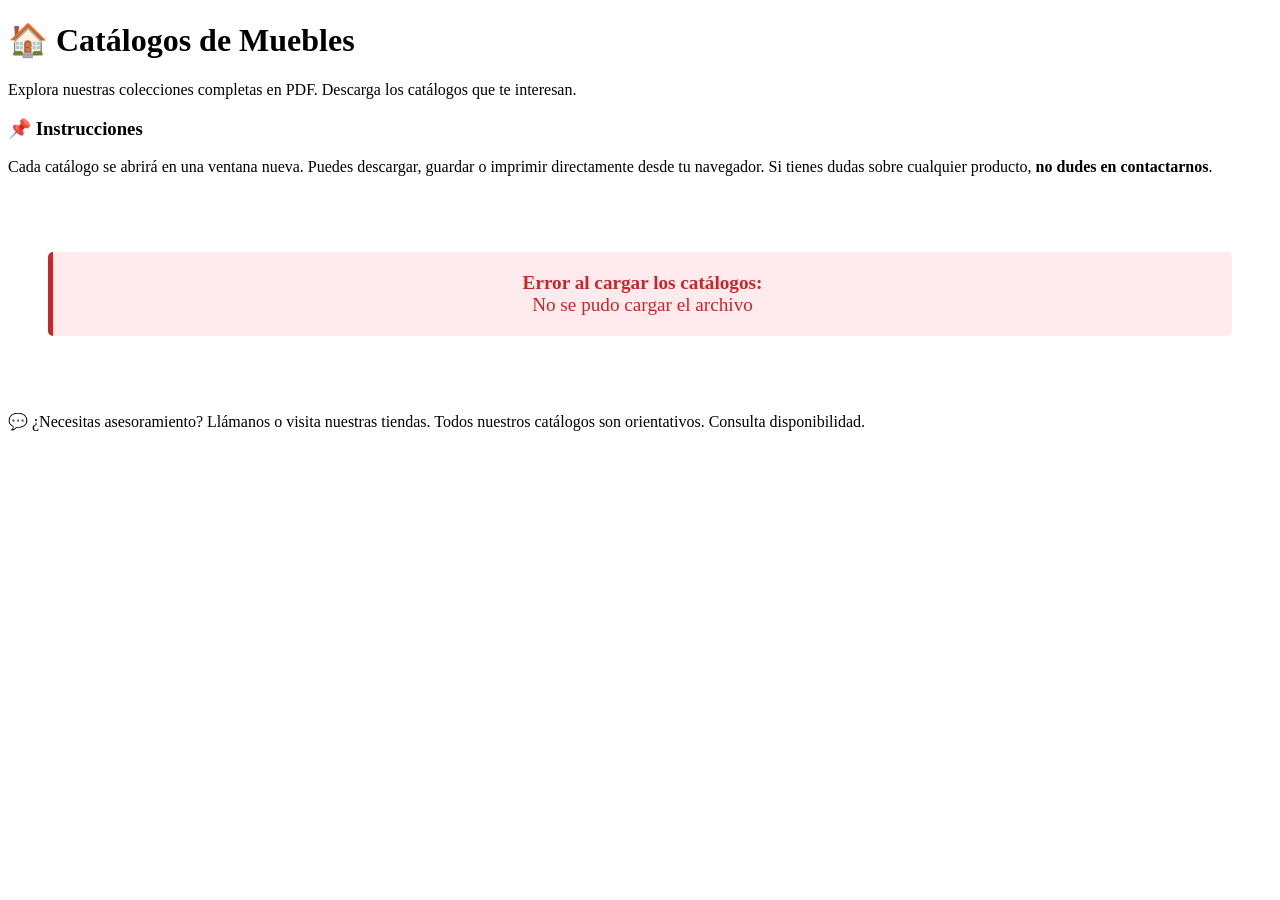
==== index.html @ 4c92110a "Add files via upload" ====
<!DOCTYPE html>
<html lang="es">
<head>
    <meta charset="UTF-8">
    <meta name="viewport" content="width=device-width, initial-scale=1.0">
    <title>Catálogos de Muebles - La Factoría</title>
    <link rel="stylesheet" href="css/styles.css">
    <style>
        .loading {
            text-align: center;
            padding: 40px 20px;
            font-size: 1.2em;
            color: #7A9A01;
        }

        .error {
            background: #ffebee;
            color: #c62828;
            padding: 20px;
            border-radius: 5px;
            margin: 20px;
            border-left: 5px solid #c62828;
        }
    </style>
</head>
<body>
    <div class="container">
        <div class="header">
            <h1>🏠 Catálogos de Muebles</h1>
            <p>Explora nuestras colecciones completas en PDF. Descarga los catálogos que te interesan.</p>
        </div>

        <div class="info-box">
            <h3>📌 Instrucciones</h3>
            <p>Cada catálogo se abrirá en una ventana nueva. Puedes descargar, guardar o imprimir directamente desde tu navegador. Si tienes dudas sobre cualquier producto, <strong>no dudes en contactarnos</strong>.</p>
        </div>

        <div id="content" class="loading">
            Cargando catálogos...
        </div>

        <div class="footer-note">
            <p>💬 ¿Necesitas asesoramiento? Llámanos o visita nuestras tiendas. Todos nuestros catálogos son orientativos. Consulta disponibilidad.</p>
        </div>
    </div>

    <script>
        async function cargarCatalogos() {
            try {
                const response = await fetch('data/catalogos.json');
                if (!response.ok) throw new Error('No se pudo cargar el archivo');
                
                const data = await response.json();
                const familias = data.familias;
                const catalogos = data.catalogos;

                let html = '';

                // Iterar por cada familia activa
                familias.forEach(familia => {
                    if (!familia.activo) return;

                    const catalogosFamilia = catalogos.filter(c => 
                        c.familiaId === familia.id && c.activo
                    );

                    if (catalogosFamilia.length === 0) return;

                    html += `
                        <div class="category-section">
                            <h2 class="category-title">${familia.emoji} ${familia.nombre}</h2>
                            <div class="catalogs-grid">
                    `;

                    catalogosFamilia.forEach(catalogo => {
                        const estiloImagen = catalogo.imagen 
                            ? `style="background-image: linear-gradient(rgba(0,0,0,0.2), rgba(0,0,0,0.2)), url('${catalogo.imagen}'); background-size: cover; background-position: center;"` 
                            : '';

                        const claseImagen = catalogo.imagen ? 'with-image' : '';

                        html += `
                            <div class="catalog-card">
                                <div class="catalog-thumbnail ${claseImagen}" ${estiloImagen}></div>
                                <div class="catalog-info">
                                    <div class="catalog-name">${catalogo.nombre}</div>
                                    <div class="catalog-desc">${catalogo.descripcion}</div>
                                    <div class="catalog-proveedor"><small>📦 ${catalogo.proveedor}</small></div>
                                    <a href="${catalogo.pdf}" target="_blank" class="download-btn">📥 Descargar PDF</a>
                                </div>
                            </div>
                        `;
                    });

                    html += `
                            </div>
                        </div>
                    `;
                });

                if (html === '') {
                    html = '<p class="error">No hay catálogos disponibles en este momento.</p>';
                }

                document.getElementById('content').innerHTML = html;

            } catch (error) {
                console.error('Error:', error);
                document.getElementById('content').innerHTML = `
                    <div class="error">
                        <strong>Error al cargar los catálogos:</strong><br>
                        ${error.message}
                    </div>
                `;
            }
        }

        // Cargar catálogos cuando cargue la página
        document.addEventListener('DOMContentLoaded', cargarCatalogos);
    </script>
</body>
</html>
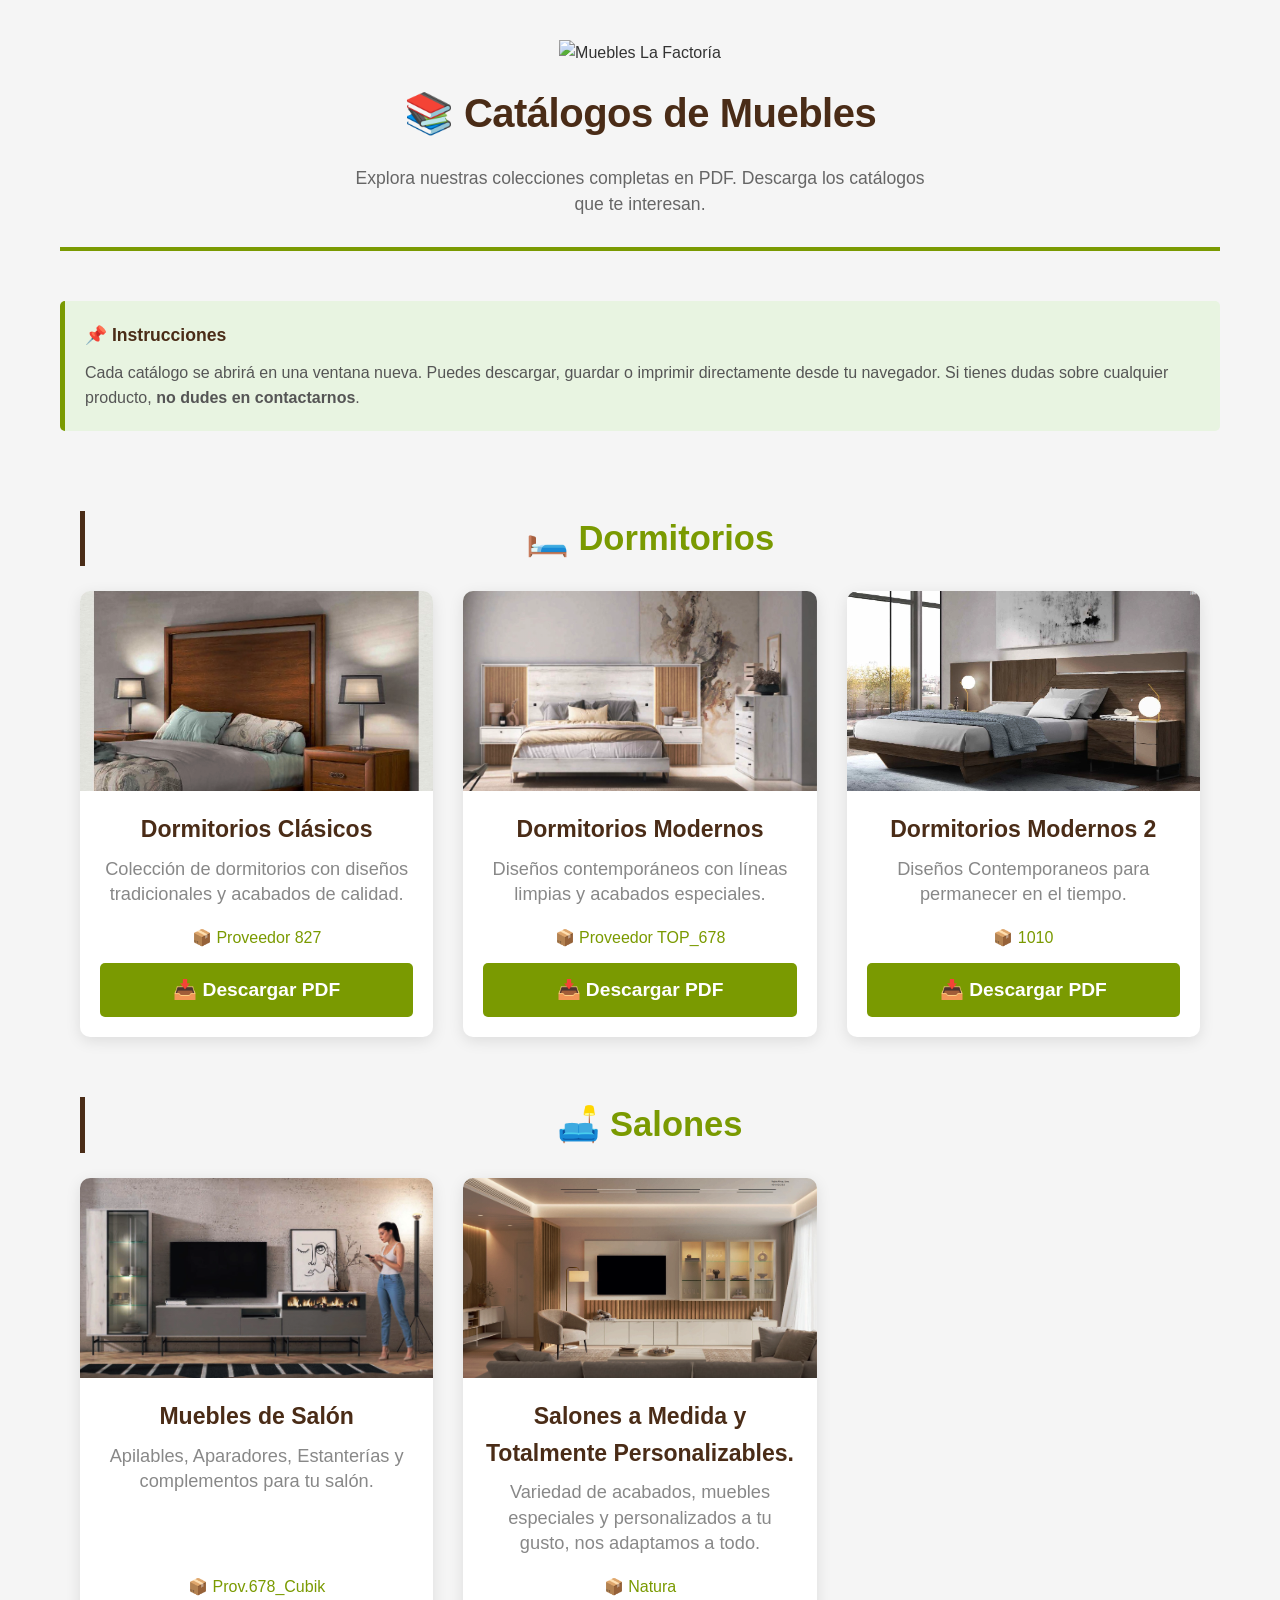
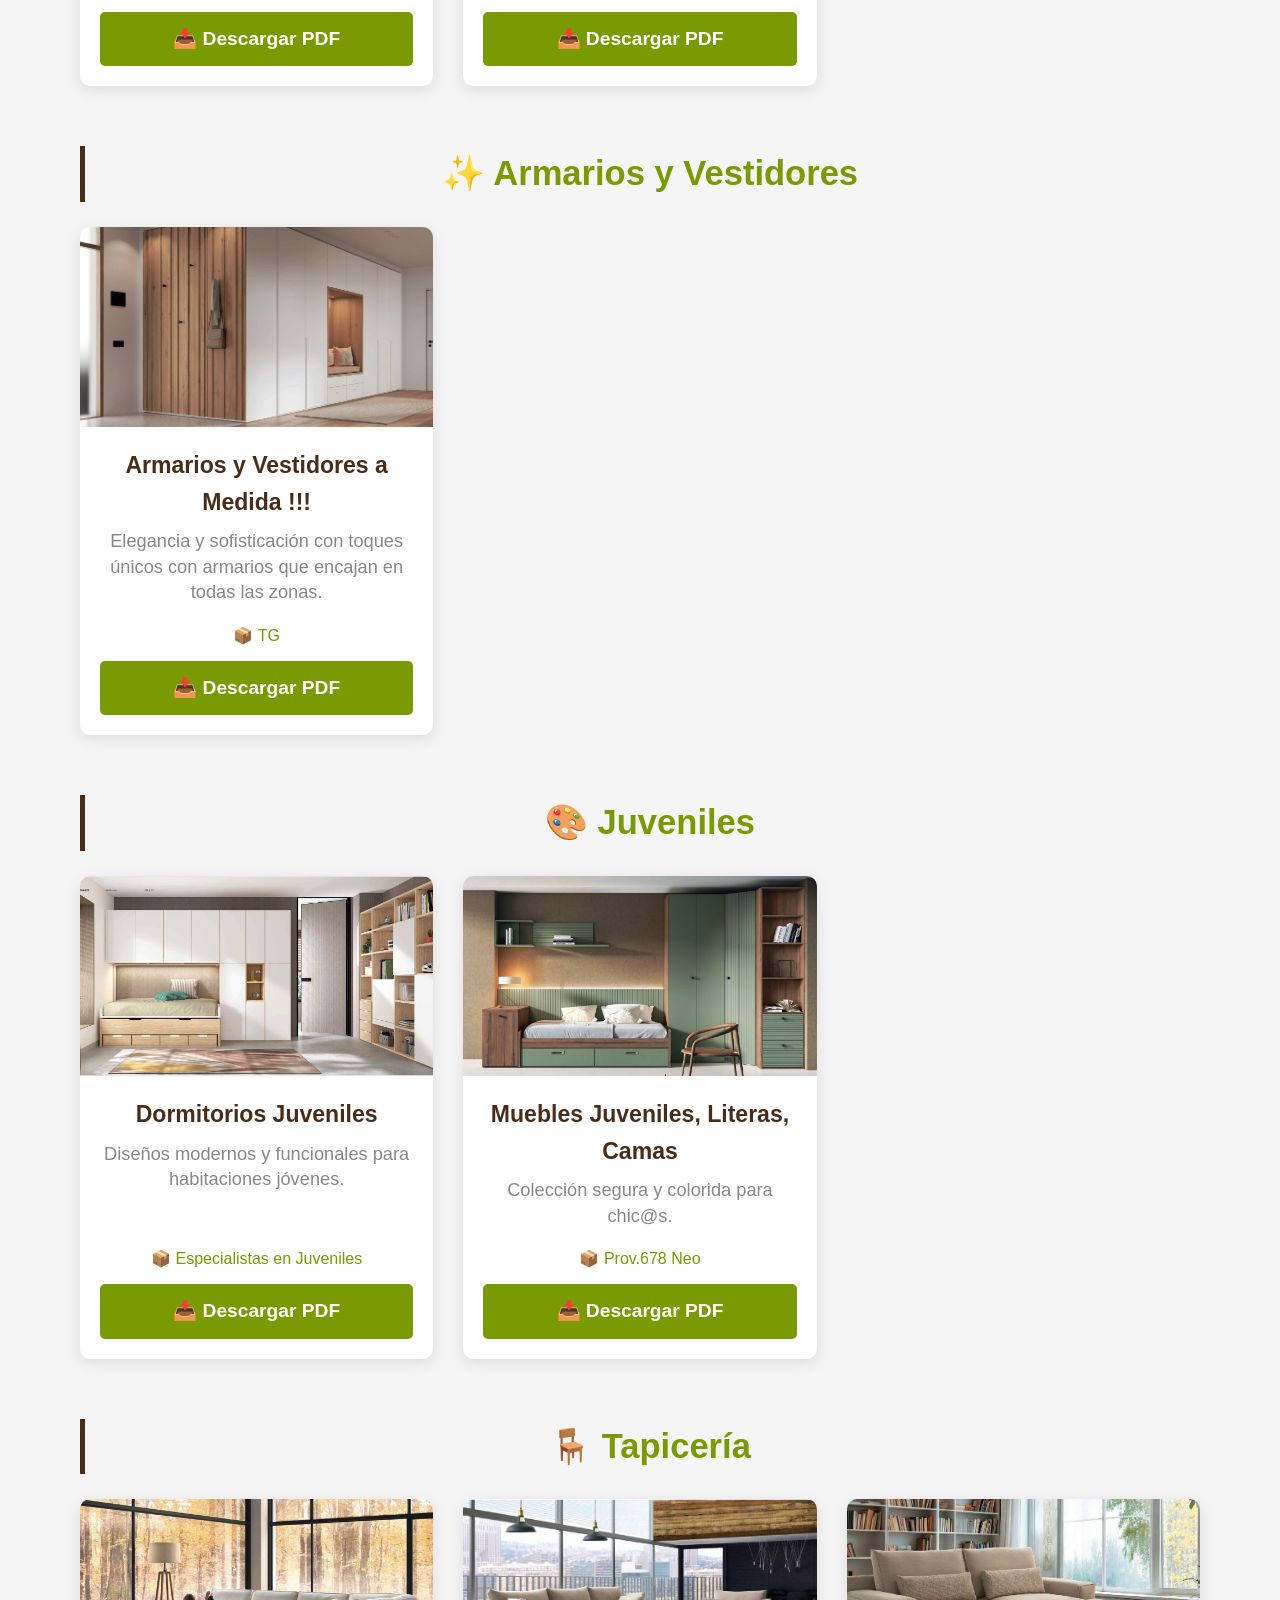
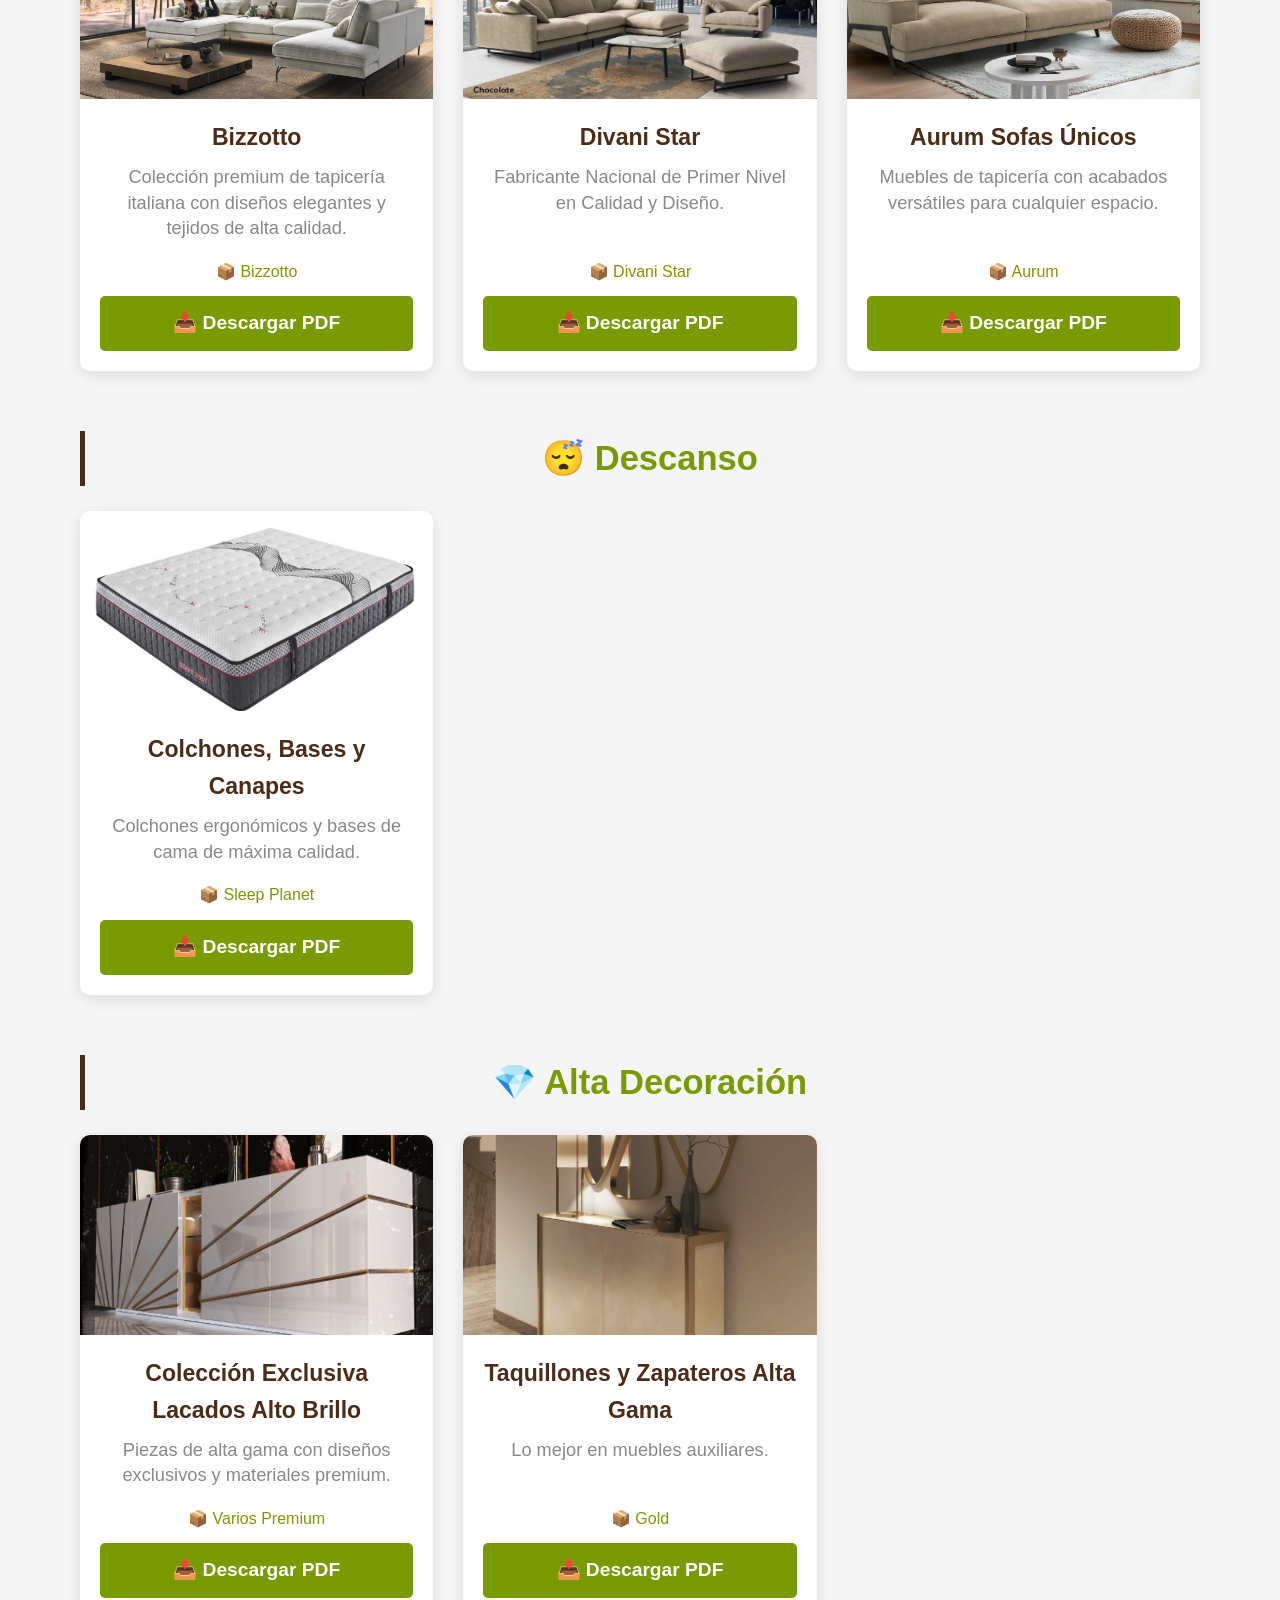
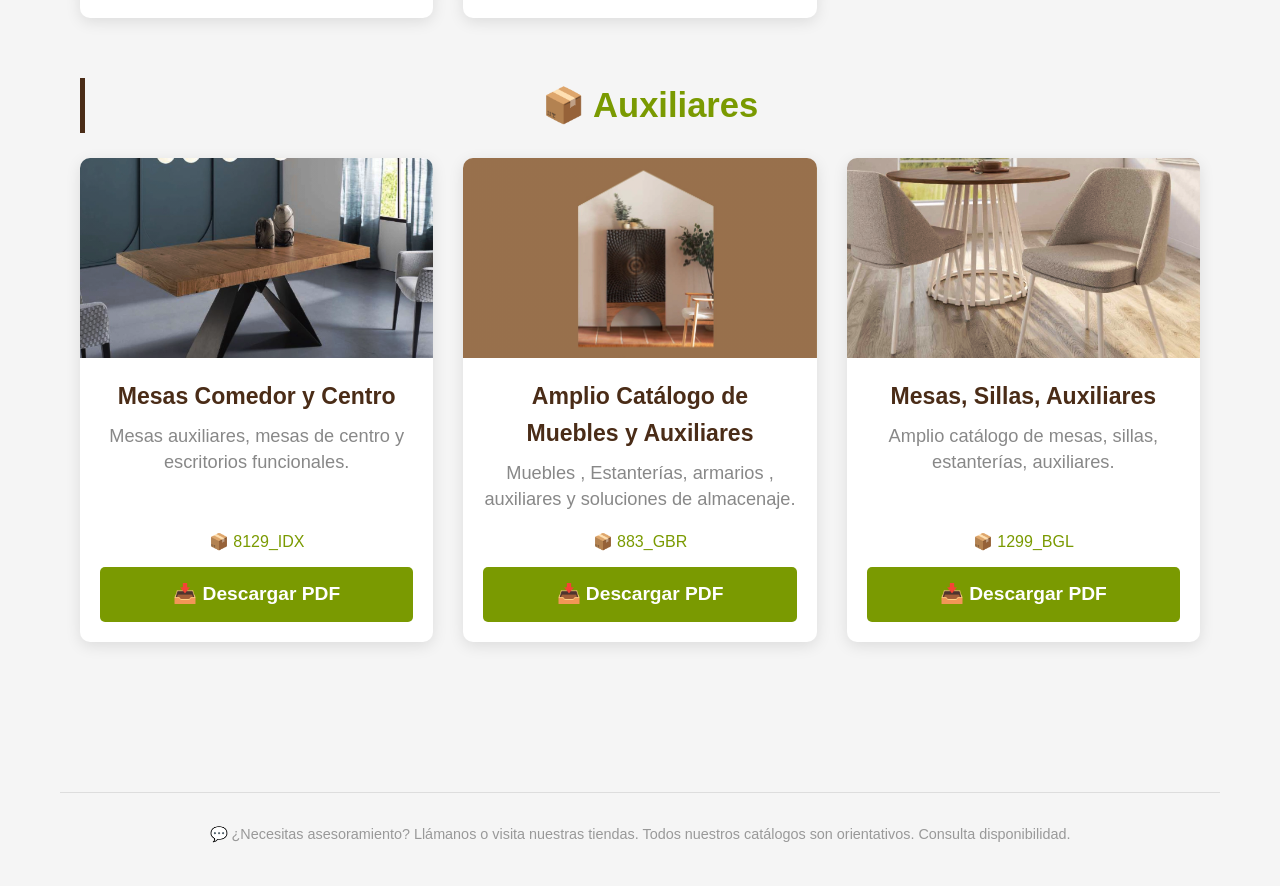
==== commit 8e76373d: "Add files via upload" ====
--- a/index.html
+++ b/index.html
@@ -26,7 +26,10 @@
 <body>
     <div class="container">
         <div class="header">
-            <h1>🏠 Catálogos de Muebles</h1>
+            <div style="text-align: center; margin-bottom: 20px;">
+                <img src="images/logo.png" alt="Muebles La Factoría" style="max-width: 280px; height: auto; margin-bottom: 15px;">
+                <h1 style="margin-top: 0;">📚 Catálogos de Muebles</h1>
+            </div>
             <p>Explora nuestras colecciones completas en PDF. Descarga los catálogos que te interesan.</p>
         </div>
 
--- a/css/styles.css
+++ b/css/styles.css
@@ -0,0 +1,371 @@
+/* ============================================
+   ESTILOS GLOBALES - La Factoría
+   ============================================ */
+
+* {
+    margin: 0;
+    padding: 0;
+    box-sizing: border-box;
+}
+
+html {
+    scroll-behavior: smooth;
+}
+
+body {
+    font-family: 'Segoe UI', Tahoma, Geneva, Verdana, sans-serif;
+    background: #f5f5f5;
+    color: #333;
+    line-height: 1.6;
+}
+
+/* ============================================
+   COLORES CORPORATIVOS LA FACTORÍA
+   ============================================ */
+
+:root {
+    --color-primary: #7A9A01;      /* Verde Oliva - Pantone 384C */
+    --color-secondary: #4A2C17;    /* Marrón oscuro - Pantone 476C */
+    --color-accent: #C8BA8B;       /* Beige - Pantone 614C */
+    --color-light: #f5f5f5;
+    --color-dark: #333;
+    --color-border: #ddd;
+    --color-error: #c62828;
+    --color-success: #4CAF50;
+}
+
+/* ============================================
+   CONTENEDOR PRINCIPAL
+   ============================================ */
+
+.container {
+    max-width: 1200px;
+    margin: 0 auto;
+    padding: 40px 20px;
+}
+
+/* ============================================
+   HEADER
+   ============================================ */
+
+.header {
+    text-align: center;
+    margin-bottom: 50px;
+    border-bottom: 4px solid var(--color-primary);
+    padding-bottom: 30px;
+}
+
+.header h1 {
+    color: var(--color-secondary);
+    font-size: 2.5em;
+    margin-bottom: 10px;
+    font-weight: 700;
+    letter-spacing: -0.5px;
+}
+
+.header p {
+    color: #666;
+    font-size: 1.1em;
+    max-width: 600px;
+    margin: 0 auto;
+    line-height: 1.5;
+}
+
+/* ============================================
+   INFO BOX
+   ============================================ */
+
+.info-box {
+    background: #E8F4E1;
+    border-left: 5px solid var(--color-primary);
+    padding: 20px;
+    margin-bottom: 40px;
+    border-radius: 5px;
+    color: #555;
+}
+
+.info-box h3 {
+    color: var(--color-secondary);
+    margin-bottom: 10px;
+    font-size: 1.1em;
+}
+
+.info-box p {
+    line-height: 1.6;
+}
+
+/* ============================================
+   CATEGORÍAS Y SECCIONES
+   ============================================ */
+
+.category-section {
+    margin-bottom: 60px;
+}
+
+.category-title {
+    color: var(--color-primary);
+    font-size: 1.8em;
+    font-weight: 600;
+    margin-bottom: 25px;
+    padding-left: 15px;
+    border-left: 5px solid var(--color-secondary);
+}
+
+/* ============================================
+   GRID DE CATÁLOGOS
+   ============================================ */
+
+.catalogs-grid {
+    display: grid;
+    grid-template-columns: repeat(auto-fill, minmax(280px, 1fr));
+    gap: 30px;
+    margin-bottom: 40px;
+}
+
+/* ============================================
+   TARJETA DE CATÁLOGO
+   ============================================ */
+
+.catalog-card {
+    background: white;
+    border-radius: 10px;
+    overflow: hidden;
+    box-shadow: 0 4px 15px rgba(0, 0, 0, 0.1);
+    transition: transform 0.3s ease, box-shadow 0.3s ease;
+    cursor: pointer;
+    display: flex;
+    flex-direction: column;
+    height: 100%;
+}
+
+.catalog-card:hover {
+    transform: translateY(-8px);
+    box-shadow: 0 8px 25px rgba(122, 154, 1, 0.2);
+}
+
+.catalog-thumbnail {
+    width: 100%;
+    height: 200px;
+    background: linear-gradient(135deg, var(--color-accent) 0%, var(--color-primary) 100%);
+    display: flex;
+    align-items: center;
+    justify-content: center;
+    font-size: 3em;
+    color: white;
+    position: relative;
+    overflow: hidden;
+    background-size: cover !important;
+    background-position: center !important;
+    background-repeat: no-repeat !important;
+}
+
+.catalog-thumbnail::before {
+    content: '📄';
+    animation: float 3s ease-in-out infinite;
+    z-index: 1;
+}
+
+.catalog-thumbnail.with-image {
+    background-blend-mode: overlay;
+}
+
+.catalog-thumbnail.with-image::before {
+    display: none;
+}
+
+@keyframes float {
+    0%, 100% { transform: translateY(0px); }
+    50% { transform: translateY(-10px); }
+}
+
+.catalog-info {
+    padding: 20px;
+    flex-grow: 1;
+    display: flex;
+    flex-direction: column;
+}
+
+.catalog-name {
+    color: var(--color-secondary);
+    font-size: 1.2em;
+    font-weight: 600;
+    margin-bottom: 8px;
+}
+
+.catalog-desc {
+    color: #888;
+    font-size: 0.95em;
+    margin-bottom: 15px;
+    line-height: 1.4;
+    flex-grow: 1;
+}
+
+.catalog-proveedor {
+    color: var(--color-primary);
+    margin-bottom: 10px;
+    font-weight: 500;
+}
+
+/* ============================================
+   BOTONES
+   ============================================ */
+
+.download-btn {
+    display: inline-block;
+    background: var(--color-primary);
+    color: white;
+    padding: 12px 25px;
+    border-radius: 5px;
+    text-decoration: none;
+    font-weight: 600;
+    transition: background 0.3s ease;
+    border: none;
+    cursor: pointer;
+    width: 100%;
+    text-align: center;
+    font-size: 1em;
+}
+
+.download-btn:hover {
+    background: var(--color-secondary);
+    text-decoration: none;
+    color: white;
+}
+
+.download-btn-small {
+    padding: 8px 15px;
+    font-size: 0.9em;
+    width: auto;
+    display: inline-block;
+}
+
+/* ============================================
+   FOOTER
+   ============================================ */
+
+.footer-note {
+    text-align: center;
+    color: #999;
+    font-size: 0.9em;
+    margin-top: 50px;
+    padding-top: 30px;
+    border-top: 1px solid var(--color-border);
+}
+
+/* ============================================
+   RESPONSIVE DESIGN
+   ============================================ */
+
+@media (max-width: 768px) {
+    .header h1 {
+        font-size: 1.8em;
+    }
+
+    .header p {
+        font-size: 1em;
+    }
+
+    .catalogs-grid {
+        grid-template-columns: repeat(auto-fill, minmax(250px, 1fr));
+        gap: 20px;
+    }
+
+    .category-title {
+        font-size: 1.4em;
+    }
+
+    .container {
+        padding: 20px 15px;
+    }
+
+    .header {
+        margin-bottom: 30px;
+        padding-bottom: 20px;
+    }
+
+    .category-section {
+        margin-bottom: 40px;
+    }
+}
+
+@media (max-width: 480px) {
+    .header h1 {
+        font-size: 1.4em;
+    }
+
+    .catalogs-grid {
+        grid-template-columns: 1fr;
+        gap: 15px;
+    }
+
+    .category-title {
+        font-size: 1.2em;
+        padding-left: 10px;
+    }
+
+    .catalog-card {
+        margin-bottom: 10px;
+    }
+
+    .download-btn {
+        padding: 10px 20px;
+        font-size: 0.95em;
+    }
+}
+
+/* ============================================
+   UTILIDADES
+   ============================================ */
+
+.text-center {
+    text-align: center;
+}
+
+.mt-20 {
+    margin-top: 20px;
+}
+
+.mb-20 {
+    margin-bottom: 20px;
+}
+
+.hidden {
+    display: none !important;
+}
+
+/* ============================================
+   SCROLLBAR PERSONALIZADO
+   ============================================ */
+
+::-webkit-scrollbar {
+    width: 10px;
+}
+
+::-webkit-scrollbar-track {
+    background: #f1f1f1;
+}
+
+::-webkit-scrollbar-thumb {
+    background: var(--color-primary);
+    border-radius: 5px;
+}
+
+::-webkit-scrollbar-thumb:hover {
+    background: var(--color-secondary);
+}
+
+/* ============================================
+   PRINT STYLES
+   ============================================ */
+
+@media print {
+    .header,
+    .download-btn,
+    .footer-note {
+        display: none;
+    }
+
+    .catalog-card {
+        page-break-inside: avoid;
+    }
+}
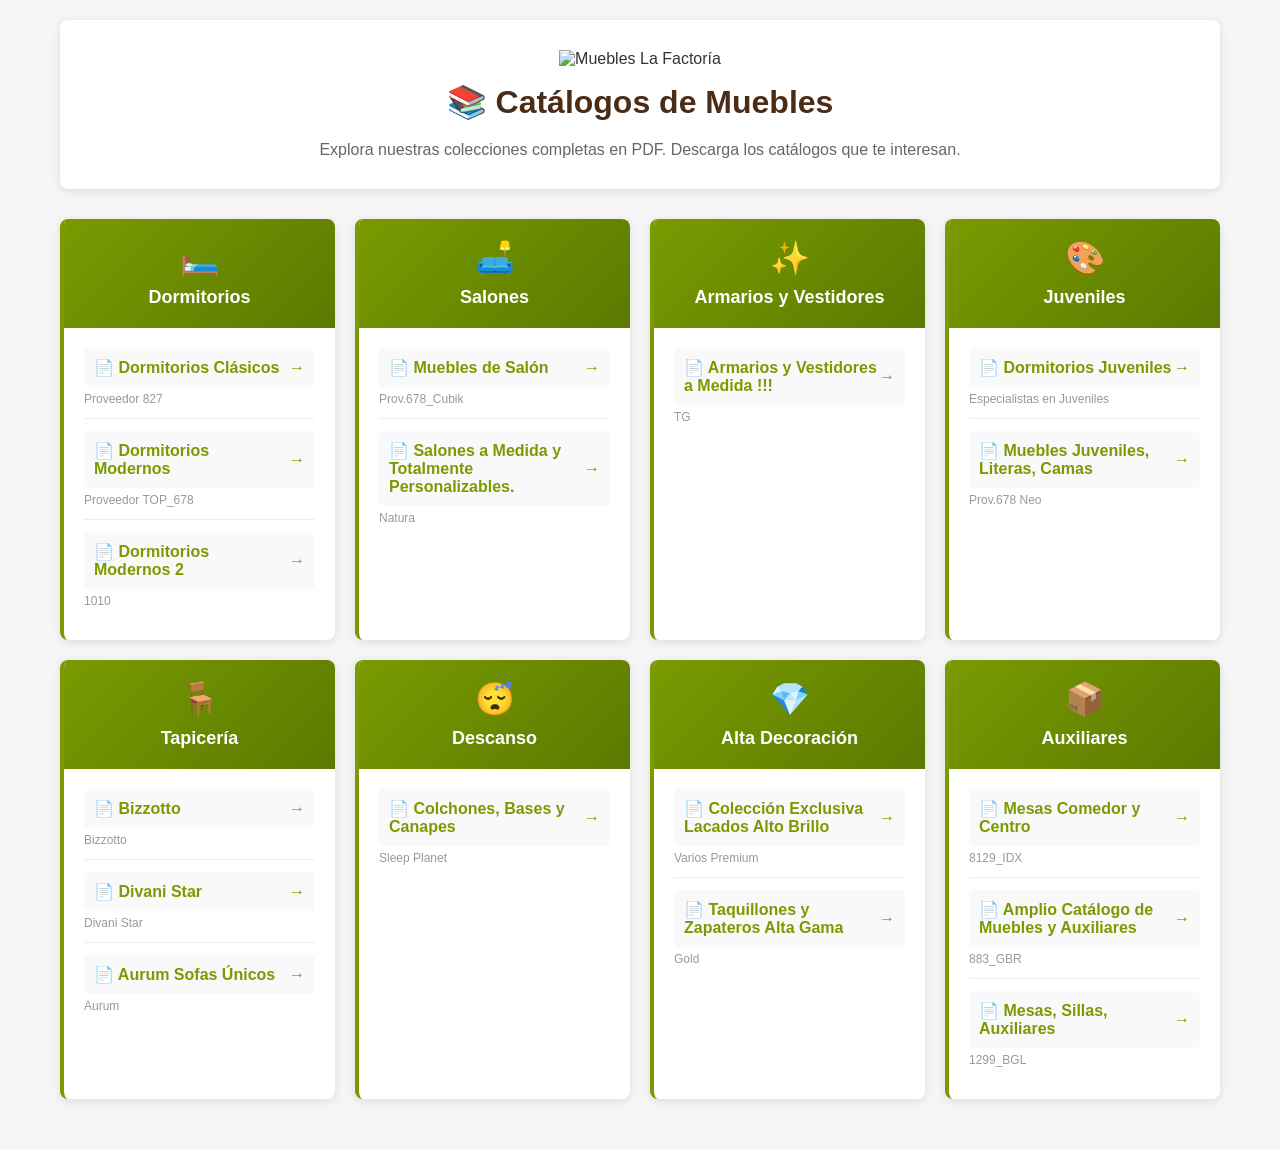
==== commit c4795cfd: "Add files via upload" ====
--- a/index.html
+++ b/index.html
@@ -3,123 +3,323 @@
 <head>
     <meta charset="UTF-8">
     <meta name="viewport" content="width=device-width, initial-scale=1.0">
-    <title>Catálogos de Muebles - La Factoría</title>
-    <link rel="stylesheet" href="css/styles.css">
+    <title>Catálogos de Muebles La Factoría</title>
     <style>
-        .loading {
+        * {
+            margin: 0;
+            padding: 0;
+            box-sizing: border-box;
+        }
+
+        body {
+            font-family: 'Segoe UI', Tahoma, Geneva, Verdana, sans-serif;
+            background: #f5f5f5;
+            color: #333;
+        }
+
+        /* BLOQUEO GEO */
+        .geo-blocker {
+            position: fixed;
+            top: 0;
+            left: 0;
+            width: 100%;
+            height: 100%;
+            background: linear-gradient(135deg, #4A2C17 0%, #2a1810 100%);
+            display: flex;
+            align-items: center;
+            justify-content: center;
+            z-index: 9999;
+            font-family: Arial, sans-serif;
+        }
+        
+        .geo-blocker-content {
+            background: white;
+            padding: 50px 40px;
+            border-radius: 12px;
             text-align: center;
-            padding: 40px 20px;
-            font-size: 1.2em;
+            max-width: 550px;
+            box-shadow: 0 15px 50px rgba(0,0,0,0.4);
+        }
+        
+        .geo-blocker-icon {
+            font-size: 80px;
+            margin-bottom: 25px;
+        }
+        
+        .geo-blocker-content h1 {
+            color: #4A2C17;
+            margin-bottom: 15px;
+            font-size: 28px;
+            font-weight: 700;
+        }
+        
+        .geo-blocker-content .country {
             color: #7A9A01;
-        }
-
-        .error {
-            background: #ffebee;
-            color: #c62828;
+            font-weight: 600;
+            font-size: 16px;
+            margin: 10px 0;
+        }
+        
+        .geo-blocker-content p {
+            color: #666;
+            line-height: 1.7;
+            margin: 15px 0;
+            font-size: 15px;
+        }
+        
+        .geo-blocker-content .contact {
+            margin-top: 25px;
+            padding-top: 25px;
+            border-top: 2px solid #ddd;
+        }
+        
+        .geo-blocker-content .contact a {
+            color: #7A9A01;
+            text-decoration: none;
+            font-weight: 600;
+        }
+
+        .hidden {
+            display: none;
+        }
+
+        .container {
+            max-width: 1200px;
+            margin: 0 auto;
             padding: 20px;
+        }
+
+        .header {
+            background: white;
+            padding: 30px;
+            border-radius: 8px;
+            margin-bottom: 30px;
+            box-shadow: 0 2px 8px rgba(0,0,0,0.1);
+            text-align: center;
+        }
+
+        .header h1 {
+            color: #4A2C17;
+            margin-bottom: 10px;
+        }
+
+        .header p {
+            color: #666;
+            font-size: 16px;
+        }
+
+        .familias-grid {
+            display: grid;
+            grid-template-columns: repeat(auto-fill, minmax(250px, 1fr));
+            gap: 20px;
+            margin-bottom: 30px;
+        }
+
+        .familia-card {
+            background: white;
+            border-radius: 8px;
+            overflow: hidden;
+            box-shadow: 0 2px 8px rgba(0,0,0,0.1);
+            cursor: pointer;
+            transition: all 0.3s;
+            border-left: 4px solid #7A9A01;
+        }
+
+        .familia-card:hover {
+            box-shadow: 0 5px 15px rgba(0,0,0,0.15);
+            transform: translateY(-5px);
+        }
+
+        .familia-header {
+            background: linear-gradient(135deg, #7A9A01, #5a7a01);
+            color: white;
+            padding: 20px;
+            text-align: center;
+        }
+
+        .familia-emoji {
+            font-size: 32px;
+            margin-bottom: 10px;
+        }
+
+        .familia-nombre {
+            font-size: 18px;
+            font-weight: 600;
+        }
+
+        .familia-body {
+            padding: 20px;
+        }
+
+        .catalogo-item {
+            margin-bottom: 12px;
+            padding-bottom: 12px;
+            border-bottom: 1px solid #eee;
+        }
+
+        .catalogo-item:last-child {
+            border-bottom: none;
+            margin-bottom: 0;
+        }
+
+        .catalogo-link {
+            display: flex;
+            justify-content: space-between;
+            align-items: center;
+            padding: 10px;
+            background: #f9f9f9;
             border-radius: 5px;
-            margin: 20px;
-            border-left: 5px solid #c62828;
+            text-decoration: none;
+            color: #7A9A01;
+            font-weight: 600;
+            transition: all 0.2s;
+        }
+
+        .catalogo-link:hover {
+            background: #efefef;
+            padding-left: 15px;
+        }
+
+        .catalogo-proveedor {
+            font-size: 12px;
+            color: #999;
+            margin-top: 5px;
         }
     </style>
 </head>
 <body>
+
+<!-- BLOQUEADOR GEO -->
+<div id="geoblocker" class="geo-blocker">
+    <div class="geo-blocker-content">
+        <div class="geo-blocker-icon">🌍🔒</div>
+        <h1>Acceso Restringido</h1>
+        <p>Disculpe, estos catálogos solo están disponibles para <strong>clientes en la Unión Europea y EEA</strong>.</p>
+        <div class="country" id="detected-country">Detectando ubicación...</div>
+        <p style="font-size: 13px; color: #999; margin-top: 20px;">
+            <em>Muebles La Factoría es una empresa ubicada en Asturias, España.</em>
+        </p>
+        <div class="contact">
+            <p>Si tienes interés en nuestros productos desde otro país:</p>
+            <p>
+                📞 <a href="tel:+34985123456">+34 985 123 456</a>
+            </p>
+        </div>
+    </div>
+</div>
+
+<!-- CONTENIDO NORMAL (oculto hasta verificar geo) -->
+<div id="content" class="hidden">
     <div class="container">
         <div class="header">
             <div style="text-align: center; margin-bottom: 20px;">
-                <img src="images/logo.png" alt="Muebles La Factoría" style="max-width: 280px; height: auto; margin-bottom: 15px;">
+                <img src="[data-uri]\n35tKEiAJoYN0BClK7xBpAqIUAQWkSO9dQLqooKBYqCKiCEoH6b13CIH0cnt72invd59L6PhSouLv\n/5ycOWfPltnZ2ZnZ2dl7b2yaptMFPTVIazxIazyo6cGXWgamW6BV0FgDajygxoOaHnypZaDVGaxI\nk1S7axyocaDGgS87ByJnsL7sRNboW0gcqKGpceB/nQM1g/W/PoM1+msc+H+IAzWD9f/QZNeGWuPA\n/zoH/k8YLJ3skCTJu3ORKpVUHzGkLt99CNL3f6vSgvt9ddL34VlQXHvXOPA/x4H/owT/zxusOI6J\noqgKLl2JE5yJimWx0nIR4rKmToYKnS2US6QV5SVR1cDFapc6I+aMlPJilaXV+mpSu2scqHHgS8eB\n/3mDVS6XCYKAMAyJZKxSGSqvymaZrWwdZZulv+iGGUAmjwnzYAOstVSimP7+IlFqwHikeNggQ+2q\ncaDGgS8nB+yXk6xPT1U2m8F5WEkSkwlluAJLGldIowoFGaRQI6zPWpyPNXPePDr7B95F7tpazyPR\nlrCcGEqxkdGS8Xq3Ri1R40CNA18mDkidv0zkfHZaUixuR1eulCkXB2WoinKWLGEmS9I5jb//8QqO\n2P877L7thhy537c5et9d+eHe3+LSn11Ix9xZ1OWzhPLQrJGxUpirJCPHZyej1qLGgRoH/gMc+J83\nWOUowQ99Ak/bPJNg/Bw982dx1WU/Zb/dtuWsEw7m1j/9gZcfv4c3n32AFx65nacf+AdX/epiJm+2\nAb+64CyiwR58cSL0hMv8B7he66LGgRoHPhcHpKafq92XppHvLE2a4vk+fqaejtlvc8mF53PhWafz\nxrTpDCYwbMxoJq2wIostuRStY8aRa2ii0j2b3jlT+e0vf8p3dtqe5x97kFCGr9DX/aUZW42QGgdq\nHPhcHJKafq92XppHvLE2a4vVwDW6IuqoOmZO+cTJx/wJ96/+iV133pHzLvoddz30d6699xdXce4F\nv+GSH1/Mr367jJuuv5LLfnUJEzfbgN988wJ+deFlHHrMKXzv++fz3H+fZtqrL/LPey/g9IMPY/4D\nd/PPp5/k1pf/yG9+/nOuvOJirv3Dr/jjjbdz05/+xK1//BMXnX0K1/32d1z9m8vZbvc9+d0Pfsyu\ne+/Jy089yS1//BMXnX0K1/32d1z9m8vZbvc9+d0Pfsyu27/DXt/chl233pGfnXUqV/zmdG674dfc\nccM1/OVvN3PDbXdw5/VX8cff/oZLfnY+F59zCj89+SjOPesEvnvGCZx5zPGcd+qxnH7scVx1+SUc\nf9RhXHfTH7nk9Jt45/EHePyee3j6kXuZv+BhHn/0Hh66/Tb++ccr+cO1f+SKPy7m2pt+zTW/uZKz\nf3omF556FFf/5irOvOBc/vDX27nipz9nxHEHMuu2v/HYA/fxxB9u5f4H7uOxh+7h5tvv4Po//4lj\njjqKS04+hoceupOrr7mGH199DUcccQRnnnEGJ518MkcffRSnnnoKJx5/HEcdfRQnH3coRx5xGMcd\ndRSnHHssFxxxOGcefSSnHX00pxz7HR59+GHuvOMOHnnsUZ64725eeOoJXnzyIV547gl+ee5p/OLS\nkzn7B9/noN335ZiDj+Sw/ffh0APWY+PVFrPZ1tuSpTg+PcVfHHwgCYqWKVJyj7D5UlCL6Z6hRv9V\n5a79r3FX5a4SUPHbMKgwBRcXPh04dRKXnH8aF572I+6949+88cJTPPnoXVz9m8sZP3MO1/zmSi4+\n+yTOvfCXvPDkE/zijz/nN1f8hHPPP4Uf/+QsTj/pBH5x6SkccuQ+XPbLi/nxuWfz01NO5Bdnn8SF\np57EnpMn87Ozz+KUo4/l4EOPYL9N1+DLW23ObtttRWvLWvT0DJDktHOu+1WZajxCx/BnSfDj8VNG\nEbTMJ9wGlNZ/2sZGSHaagNYpEL3VGz4kKn/8xsDzxI1l7GKpj+wXhNl1n1Ej6y4YhZ3LjWvfuTv8\nFEJCQ5KXnXgcVxzzw4+FSxOKo5X2FU+WH8kIwjJP5a9cEzZSLQfLBBOYrCfxSPHBGHMEP2RykqXu\nWwhChUzJnV8qnrXG5VFJLR5hpvtY3mRGkJkUhQ+N3xJG4VLqIdfMVx5SPfQFQ5yGDhVZqZVPgZf5\nTnv4FxCJ6C7wWshsKmvs0NU6cHFNL1PmPcdVf/o9Jxy9P2eeeAznnHEC55x4DL/85aX84sJfccbJ\nP+Lyiy/ljJOP5ZdXXM7lV1zBz66/nMsvv5JLL76QKy69gIsv/A0XX3wRV1x2OVdecQGXXXwhF1xx\nOVdfeSVXXXEZF1/wG26+9hd8c7MNOeFHpzDnpjmccfKPufjMU/nVRS/z0EMPM7B4IR988h5xEhPn\nJ6K5hgIRiL5yEklbKAXtSHvVbz9N3VQs9sZhXrY7TQf1JVGT6WtoJfJbRfVZCpPV3LxNnzngH+Uc\nFO7KPsZNPfW6EgBQrRUOw04AkZJLaVwOoFPvEG3sKpInjIFrHuZQZLPU7+D7yWWMfmfCi+2kkI9L\nM2v9sKkQ0S1bcpCdwx7Y9h8Eqq7Y4lrlp35SexVGvLvQ5N1fkME41y9K0iiDzLGp7dNJ9LOIJVKs\nqtGqqPT1W0bI/fVPQpvVQN4R1o7d7kvePBNQEn+qBW5gafbPfN9SJMNfcnLBTLp7eRaIsBp8Cjx5\nJ/3J/ORMPtHfzpzBcjy0vfU7yNSyLjN5RW9FzW9EM0yp0F1vSEoLfFnbQpDhh6WKhZr1MqczSpM9\njp/5M1sHB8PF70B+MZk2lJd84y3A5OMvq+3v9hbLMjS1bIXlzTcWqpnf2PvZLdLQaEfVfp9V+M7u\nhkDJJLfNdlMStSX+L7WiBAzUsS6xWDQ/cLZJAu/CdRWKP0Y4R6FbRlvmSQgKHhLqIpFO4IXJHPFX\nHxXXJxX/UNZFSjT79l7bH7d1MgC2Gi3gxfxQHKmg9Wf6J3JcFYpEYmGN8Cb4tFR6+KfQYzZXhim\nVJvxQjWgfPy9H62h7xoJTwJG0nqOJKgdKKvKVPjnKTbhHGh8GGgXU2UVJqlwDKD7Bxp2TsO3dz2k\n9dHvQs0EYslmlMhGGMFqlQJYQrvbv0iuOG+q64v+XGsHYFNKGK8L1d7n4pLvVGdS/bXPzqR0wL6B\nJgPbWb8LdXI4/A54+TT2oTCVNrB3mXSWNNDVZ0tY1HiJBhJPvTrF2IuJxLM1u+Bm2U4hO0DG1J8G\njQCJA82W8B1iO4EXJF+3mJycZ8YfUlNz7l7YmXjP3ooTXyH+gp30aPZaK5QjMqC/s/OXdGbnVr/y\nk/aQE3G0CIGNMrY/TT5DWGR7y38peLH+pB9mfqM5ggRHYeRRMYYG0kJ2iDtSk1SZB8VqVE6hSApJ\nt6kMxoHRCvM2YvKkGo37J8TkqfMtqIcKJvpQRLLRfn7wH9F2/QrjLtxV3cqOK3fqJVNLlF0vEbuC\nJz7jokWPK7C4mPT/L3jZKvX5Pn7J3HjQYPBKK0i0Z1Jqj59Fl9FGXsrBPWbNUlGmtXQNcDyDpxI\nNpvqvJaEpHfhH3fH9Lp3W0i3QEwwBrYa5aW7qOqhF6/gDSOpN3y2Lte9/x51c/p+cXVXs0UvCPbE\nQKhVDnuaLxk3z2VKV/4nMq7bVmRfKdmrKY9D1MLdTfp5t5vcLT1wjWDqsscUBx8qdKd1BRdlPCsn\n1aZ8Q0m5D5l0lBVtAJ7f3R8emkTq3jg5vYZnC71WDLW4ktfbfk0qDv1t5xz5J4bM+GqxLb3fVEkc\nA/B3BEkS7QAuMPDfXgJuHKCJeQvpELdz5BkKaC7qLdNzYvJaMKhvA5SQWf9J3hlX8/W4ygvJ6oVR\nPVvGLGxNLEDQBQsqxeM/sJHJ0nwS8gXt+Fd8n6rKfRbw0fVwkXRrx/g3g7XnCT/6sTWZKJR4J8dZ\nxVaFlZAkEHe9xVXgXeUfWY+/6KXNLEUDnDBYDG9qfVa8bQhUDvyZVj11vHWbQvEhhwjnCJEkMHBV\nxPPzELMiJFTvqIj5lD/rkLVR6vqHsKvqQzXVmK/v/f7v1Lvm5pKMQgdCMJIvVbM9qoOaMPODSCM\nGLlqgOoNBOtPuXBuKX4a9OJ7TdOqJ0lYsjqf1U/9BwhD6naSF/R6n4WrNvyT6N3g3JWz2N6GxvWX\nRfJp3P6eWLBuIcFuZxLrLq2jtTHW6Mc1FS6r4D/XD0LH3oD/CJ+GKdPsAJnqRW3dMbqVDq3BaYa\ng1L6p3Tm18F6m0d3sLI3VgqyLoK8hqhqj0sqNKb7V9LqKXJrvVzl6kHzLdJp2ZCkgWXaJBkNnvhc\nxyNL0SJ3B2vBCOL4DT3J6zg1PdDfmE3mXpgdlD5lCCYB7hVJZCNhPJvbqh6xFr7rOekKFfMPLK8C\nc39p+EW0c9bvuC60/hiqckkm8Z7YZFBSGUaISkgpvQkHvxLRjNzJFTaLVb5PmJ3OZOhQEhF1dJQV\nhQA7IZMrEzxKJgRXKkkBEYjbW4r5PgbGh3TWRI5E+xhUAkJ5o1wTfZ7v6n+VVnrWJSQvQRqVVjLz\nFIBCJDamFkKX6o/P3hg2Uj3L+hzW0NKvpTZa16JqTqrH2g4/H9Sb1qNBbVEcSfYafAeKX6VoL8Dj\njQFZk2o0Aw1n7jvWiF0c3PVnf5Qpxb4Z/bxOwpF6kKrEjJIm+p8OVc7yqB1eDKL/vG+8RQyS3p1+\nHmUPbXJJhvk9dJIkYUzQagBEaZZYFDU2Q7tCrb0DFJPZ6pZ1RBjTrSWKVNYRRQsYnlQdvOlkpXxOe\nUr8rS7GHVL4Lf0rkMKKu+KJCpQuJvKhqJ7EWFnQJvY1cJPVQDwzLrfQQ2bQVsIw7rwB1KWjJqsWK+j\nOZ+2EEEJtAjr25VzKc6FKkPWLjNX1vPm27qzYGv7PVfJmxGJH0c/Pnj7RVg8JQ5xZS5wyMKNaD0wD0\nfMiF4H+nfI2/HLoL3gQPgxsV74RfDjNvLFLy8sPBqSwm/hXqmHJAJDwV1b6JnhD47H2DZUgxhW3s9\nDKj2hX3y76qV6fBRmjq8JiCiDlUWr41VWj8W+pBd3/+pG8xdNnTqM7S/5Zw7QlQzTvOkZuuBWV2v\nEFqU3lxPIx7V9fXLYj4K4vchppkdXdZYIyRPvGg3+JgX8bzWKJ8bvJ5/EFQZYGqNcHZyIGxKf3K9\nVKVJLkiWy5/4jRgVMcJEIXHAMFKd2qT9ynJ/h6vNPJ7gm0hKb7mF1FqblZMEy9l2cSknXPpXW8w1\n4mTfbI/+g0dJKm3tK4ASmJQcD5E/NQvZ60Cqq1cK9TjKdV/b4TYhEHj1qKSs2BqIIAEbE43a8lE0\ns1yx1PPhHMwQ8Pt00wgWLUECGH+xrJZO2lfJlBxJ0gpcKq2EVFVvJvKQQGqIvBHzqR4gvj1B8KHC\nQ0Ckz8NYDcUdNZFpLdYoLpjXxGlZOZDRYRAj4MfwkIiJPkFdqiH3MVPb0VJQJ2b6xF9KfTy0gU0K\nHhHOVfIhPpddh6BDyPMEYLEkCTmyF8Kpd4+BqDt6yWKhHhVIqO/YkQMnSr9+pIGlIBJaMUcVyRWB\nqvsFvCKG1g0c0XxCE0fgAYplv10hFjJLG3GDpSWOvglyNHOlPlLN1XVT3UwrCiQUNe3tPl0LzZNd\nmHjqKE8OXl6rEYa4zY5ykJQl2r3RkJZd1u9o9/fFXOqX0BqFq2sM2dOtQ+OGkr2lLyiqNpN3TvNr\nVzN5X0E8V1JSd2swbfqKHKCPnwSXvSVUxkCaM6dVLPl8zzqFqvPv1xXoU7L9SgVuA3wD2pREQ3io\nXPZzHaMXEaBL3qW14O5T3d0C6iYrwAAQAElEQVT1o9W1D8TvplnM1vxrVDxzLdEhgD3aZOL/xTSfE\nNq8JYOzN0rAKCJTwGvF6jMxF8zQVJvJH5PkhGTlFUqG5t6nLWrKxw0JyN7kECT6l6QljPFLh0kTN\nt/O8nEP6HrRLJoqWQwKfShCqZwLBgMKC/bZNv4qWVMmpUG9Pq6u5xtNEZ4LAjVF2Fv9o0a8Wt6GI\nK6oLvX2O6TlhO5jkphFKQHJ7qXNmVNXoUkfGGjJd3vj8ZmyGJc9XVQqPQsX8xEcfDjZSbmWYTzRuF\nvOpA5PfpxPfvOWKJ3gzLuXq0QwMh8Ypq8+qCRZ4RFvPTQJV5Tm7p2vWFj0hEJmTPXSB+TnvgrzG\n3J8CfViUzCJ0PHO+wXS7uv03LtJJlzRfk/L3Kx6uMFHPlO5vVzrKdqpECQkrJ5lZJ4oNJpahgqDh\nqKL3PbdbJo9C+w3LuKhFqe7kMDiPMoKnG0c1+gAKOXxQV+MV/7xrcpMF5pLqtQ4PqSGH5mHxNVEu\nVXxN5+JaL2jvwEKYqJCTlnwLGfyqQsdfTCbXiV0m4Mdd5eKZmT8LfjVh2MdN8T8wKVJf8bkXWIKM\nqCnJ3vvzDnXKShEqWKb+Vxqd2DZHvNngmJ+t8cZqYVp0Q6IqCRRJ+VQVBR0d8Qs11S0W51n8C0tG\nqFqKfD3sO3Yuz3sQlmqY3mKyT3X1wxPZEh4HwkZOOpZg1y1e5cqfXw0qhE+T/cM8iBCX1BQfQlhvhC\nsVCE7yHhvECCXVJSU9X6rZfQ0XwvBd8pfJwTLOXaKdv11s4l9Ty07gPZqMKB6MtjhbhFPvZJJvJfX\nCz5vr1G+E0ycvv8lNT7FfWx1xX0JNvlF8s1q3V8xd4F6WjD9VzVMnM1e2Hxqm/pXDJ47OlqNkqIB\nt3jK1Cjdn3Moz6Q6eXKhxVrPXW5PmMvWp+DXdH3f5BqxaHJvUGNjWdJJphMlQlFvHhRN6T+xKM4y\nJ7rlvN3g7B/t8tWHvQW+u1x1l/bWuVVBT3Bqr4kJUSdPFhTc1gHsV0LNf+8eFcYg0BfKzLNb+xRi/t\nOWc9VqVX8r3i/u4nQqOjGN9yMYtfCKZWzJAkplV1rSsW1LYbVT/G0qXxUXaWQAUyBZDu+vLqXm/t5\nHSI/xn6nW1oLrspW0vqN+T3Jz/RgvUcSDZfVlYdDr4qM/gzVc9IEmJzfQ9xbzpZGfV1u9ZUPZ6Vk\nFr1F7t9NqJUlzGxfXPqhXu/T5fHMqqH0kY3g5KXHWwvpJY7TKo1V1ebfWqtlJe8bzKs0rF4s5xvjG\nvD8Ty+6aH8p3wGWlLbXq0jSBnagEAg6xA/HlJc9Wqxqy0K/3aMsLWRE//eFZuEAKpI5GW0dIp+b/F\nXJ0CRdDgU8LH3OeU0NqAjRz+K3xzfx7iLfPh0FLpvl7q9QZ6kJU8sYy1m1qX8rCKWqnmrvGu+kNT\n7v4p2PwB4yJ1xIzBJ2PzATRD7w3aAEQJWdVe9Ofd65jXzVsYkf6m8a5qYZoRzjTkQg9OfxV15dVn\n7nR/tKTX/eqwV3IVXQx/4m5NL0fj5p8Ag/x2K/cH5QNT8xWiCWRnHXNUHfY1v4tKPchYGEYyOFXC\nHJTkNpKUpM8T09fMV3dN3tFgXwLMuFsZhCngLEekpnSX8TM+y3FGjGVYbL2MeAA/Gy+OIZ/gGNZL/p\nQF/mzYCwwKDvCmWM+7kAuGcfY1EXFDCQNnvWQnUmTT+G3xH8o0bXJKmFvfYe5T+n5hcW8c+o+8C\nPE1HFLt6Rg7y5lHEhPfKl/eFVSX0Z3zcn7bnBiV9YrscVfvkMZzSBu5PqpGgvTT0b3BvGUCHWQaJ\nqlGf3uPCp7x3WLM7ZVbZMmsSzfAa1LekM97BkCUIdzSY4DMEbVRHN3MaKt8Jwd6RwNqwlNNn6x30z\nEZb/PqOsK8H0v5sKuN4tAEb1YyXLXJLIpL3W5u+Mc9CpjrCaYZDqXqnqF+H0Y9gD3Aj6mVVWrNm\nN+4CPbrvSE5Z4oGvGQ+hm3d2eJ8AavGdOyGCvS5FrSFZvfGkRlclrfZJ5K1xH62mPgPGMHXSiZpK\nsdCZIrq8tQIxrI+t1uLsqLWp7ej6lXW2bqGXqy0FwBgELDFxGWdChN9CyYFLvvzFNsKWKqNjhMmb\nFkGEZKLnI1/4TKswxvELsHFxIzz4/n5nnvPJgAK6yqBJKQjWKLqw3cqJCJqhx4SLeH3jFWp1vbW4\nqiSVs8UbXLpH3r0Q6c2vfxKOB3e3Lhx8w8pJxfgvD3F+2xH3vK7aPzlHfcW8Sxx5q8KlOFW8kHn\nX/4ZfBbGJqX11QvmEWo3cChWzCqQKXEiJfN+d9HX/XhjXPqNlKy9J+T8L7nzSdKs6xJZHLPrPL3/\nL4AvSi9K6qJ8bDxRrRAB9u+QfBbGJqZkUvVgRqg7fHx3Fy5lUf4tLjKdJLgfHEhwR3Q95FUNMOj9\nS4bzKG2ijjh/2KpCVdVpJkONdVdKpTSNAn2aQx9oCXqnqF9vvgqCGJfpZvYNw6RvQ8xLOqVHPTlL3\n/RBEJmb9jwstVXPdLEjNRt1JBjuNV3bwmNvT0+S9VBWDNYJSmDfg4AAAAAAAAAAAAAAASUVORK5CYII=" alt="Muebles La Factoría" style="max-width: 280px; height: auto; margin-bottom: 15px;">
                 <h1 style="margin-top: 0;">📚 Catálogos de Muebles</h1>
             </div>
             <p>Explora nuestras colecciones completas en PDF. Descarga los catálogos que te interesan.</p>
         </div>
 
-        <div class="info-box">
-            <h3>📌 Instrucciones</h3>
-            <p>Cada catálogo se abrirá en una ventana nueva. Puedes descargar, guardar o imprimir directamente desde tu navegador. Si tienes dudas sobre cualquier producto, <strong>no dudes en contactarnos</strong>.</p>
-        </div>
-
-        <div id="content" class="loading">
-            Cargando catálogos...
-        </div>
-
-        <div class="footer-note">
-            <p>💬 ¿Necesitas asesoramiento? Llámanos o visita nuestras tiendas. Todos nuestros catálogos son orientativos. Consulta disponibilidad.</p>
+        <div id="catalogos" class="familias-grid">
+            <p style="text-align: center; grid-column: 1/-1;">Cargando catálogos...</p>
         </div>
     </div>
-
-    <script>
-        async function cargarCatalogos() {
-            try {
-                const response = await fetch('data/catalogos.json');
-                if (!response.ok) throw new Error('No se pudo cargar el archivo');
-                
-                const data = await response.json();
-                const familias = data.familias;
-                const catalogos = data.catalogos;
-
-                let html = '';
-
-                // Iterar por cada familia activa
-                familias.forEach(familia => {
-                    if (!familia.activo) return;
-
-                    const catalogosFamilia = catalogos.filter(c => 
-                        c.familiaId === familia.id && c.activo
-                    );
-
-                    if (catalogosFamilia.length === 0) return;
-
-                    html += `
-                        <div class="category-section">
-                            <h2 class="category-title">${familia.emoji} ${familia.nombre}</h2>
-                            <div class="catalogs-grid">
-                    `;
-
-                    catalogosFamilia.forEach(catalogo => {
-                        const estiloImagen = catalogo.imagen 
-                            ? `style="background-image: linear-gradient(rgba(0,0,0,0.2), rgba(0,0,0,0.2)), url('${catalogo.imagen}'); background-size: cover; background-position: center;"` 
-                            : '';
-
-                        const claseImagen = catalogo.imagen ? 'with-image' : '';
-
-                        html += `
-                            <div class="catalog-card">
-                                <div class="catalog-thumbnail ${claseImagen}" ${estiloImagen}></div>
-                                <div class="catalog-info">
-                                    <div class="catalog-name">${catalogo.nombre}</div>
-                                    <div class="catalog-desc">${catalogo.descripcion}</div>
-                                    <div class="catalog-proveedor"><small>📦 ${catalogo.proveedor}</small></div>
-                                    <a href="${catalogo.pdf}" target="_blank" class="download-btn">📥 Descargar PDF</a>
-                                </div>
-                            </div>
-                        `;
-                    });
-
-                    html += `
-                            </div>
+</div>
+
+<script>
+    const CEE_COUNTRIES = [
+        'AT', 'BE', 'BG', 'HR', 'CY', 'CZ', 'DK', 'EE', 'FI', 'FR',
+        'DE', 'GR', 'HU', 'IE', 'IT', 'LV', 'LT', 'LU', 'MT', 'NL',
+        'PL', 'PT', 'RO', 'SK', 'SI', 'ES', 'SE',
+        'IS', 'NO', 'LI', 'CH', 'GB', 'UK' // EEA + UK
+    ];
+
+    // Detectar país por IP
+    async function detectarUbicacion() {
+        try {
+            const response = await fetch('https://ipapi.co/json/');
+            const data = await response.json();
+            const pais = data.country_code;
+            const pais_nombre = data.country_name;
+
+            document.getElementById('detected-country').textContent = `Tu ubicación: ${pais_nombre}`;
+
+            if (CEE_COUNTRIES.includes(pais)) {
+                // Dentro de CEE - mostrar contenido
+                document.getElementById('geoblocker').style.display = 'none';
+                document.getElementById('content').classList.remove('hidden');
+                cargarCatalogos();
+            } else {
+                // Fuera de CEE - bloquear
+                document.getElementById('detected-country').innerHTML = `Tu ubicación: <strong>${pais_nombre}</strong><br><small style="color: #999;">Acceso denegado</small>`;
+                console.log('Acceso denegado para:', pais);
+            }
+        } catch (error) {
+            console.error('Error detectando ubicación:', error);
+            // Si hay error, permitir acceso (por si falla la API)
+            document.getElementById('geoblocker').style.display = 'none';
+            document.getElementById('content').classList.remove('hidden');
+            cargarCatalogos();
+        }
+    }
+
+    // Cargar catálogos desde Firebase (o datos locales)
+    async function cargarCatalogos() {
+        try {
+            const response = await fetch('data/catalogos.json');
+            const datos = await response.json();
+            renderizarCatalogos(datos);
+        } catch (error) {
+            console.error('Error cargando catálogos:', error);
+            document.getElementById('catalogos').innerHTML = '<p style="color: red;">Error cargando los catálogos</p>';
+        }
+    }
+
+    function renderizarCatalogos(datos) {
+        const container = document.getElementById('catalogos');
+        container.innerHTML = '';
+
+        const familiasPorGrupo = {};
+        datos.familias.forEach(fam => {
+            familiasPorGrupo[fam.id] = fam;
+        });
+
+        datos.familias.forEach(familia => {
+            const catalogosDeFamilia = datos.catalogos.filter(c => c.familiaId === familia.id && c.activo);
+            
+            if (catalogosDeFamilia.length > 0) {
+                const card = document.createElement('div');
+                card.className = 'familia-card';
+
+                let catalogosHTML = '';
+                catalogosDeFamilia.forEach(cat => {
+                    catalogosHTML += `
+                        <div class="catalogo-item">
+                            <a href="${cat.pdf}" target="_blank" class="catalogo-link">
+                                📄 ${cat.nombre}
+                                <span>→</span>
+                            </a>
+                            <div class="catalogo-proveedor">${cat.proveedor}</div>
                         </div>
                     `;
                 });
 
-                if (html === '') {
-                    html = '<p class="error">No hay catálogos disponibles en este momento.</p>';
-                }
-
-                document.getElementById('content').innerHTML = html;
-
-            } catch (error) {
-                console.error('Error:', error);
-                document.getElementById('content').innerHTML = `
-                    <div class="error">
-                        <strong>Error al cargar los catálogos:</strong><br>
-                        ${error.message}
+                card.innerHTML = `
+                    <div class="familia-header">
+                        <div class="familia-emoji">${familia.emoji}</div>
+                        <div class="familia-nombre">${familia.nombre}</div>
+                    </div>
+                    <div class="familia-body">
+                        ${catalogosHTML}
                     </div>
                 `;
+                container.appendChild(card);
             }
-        }
-
-        // Cargar catálogos cuando cargue la página
-        document.addEventListener('DOMContentLoaded', cargarCatalogos);
-    </script>
+        });
+    }
+
+    // Iniciar
+    detectarUbicacion();
+</script>
+
 </body>
 </html>
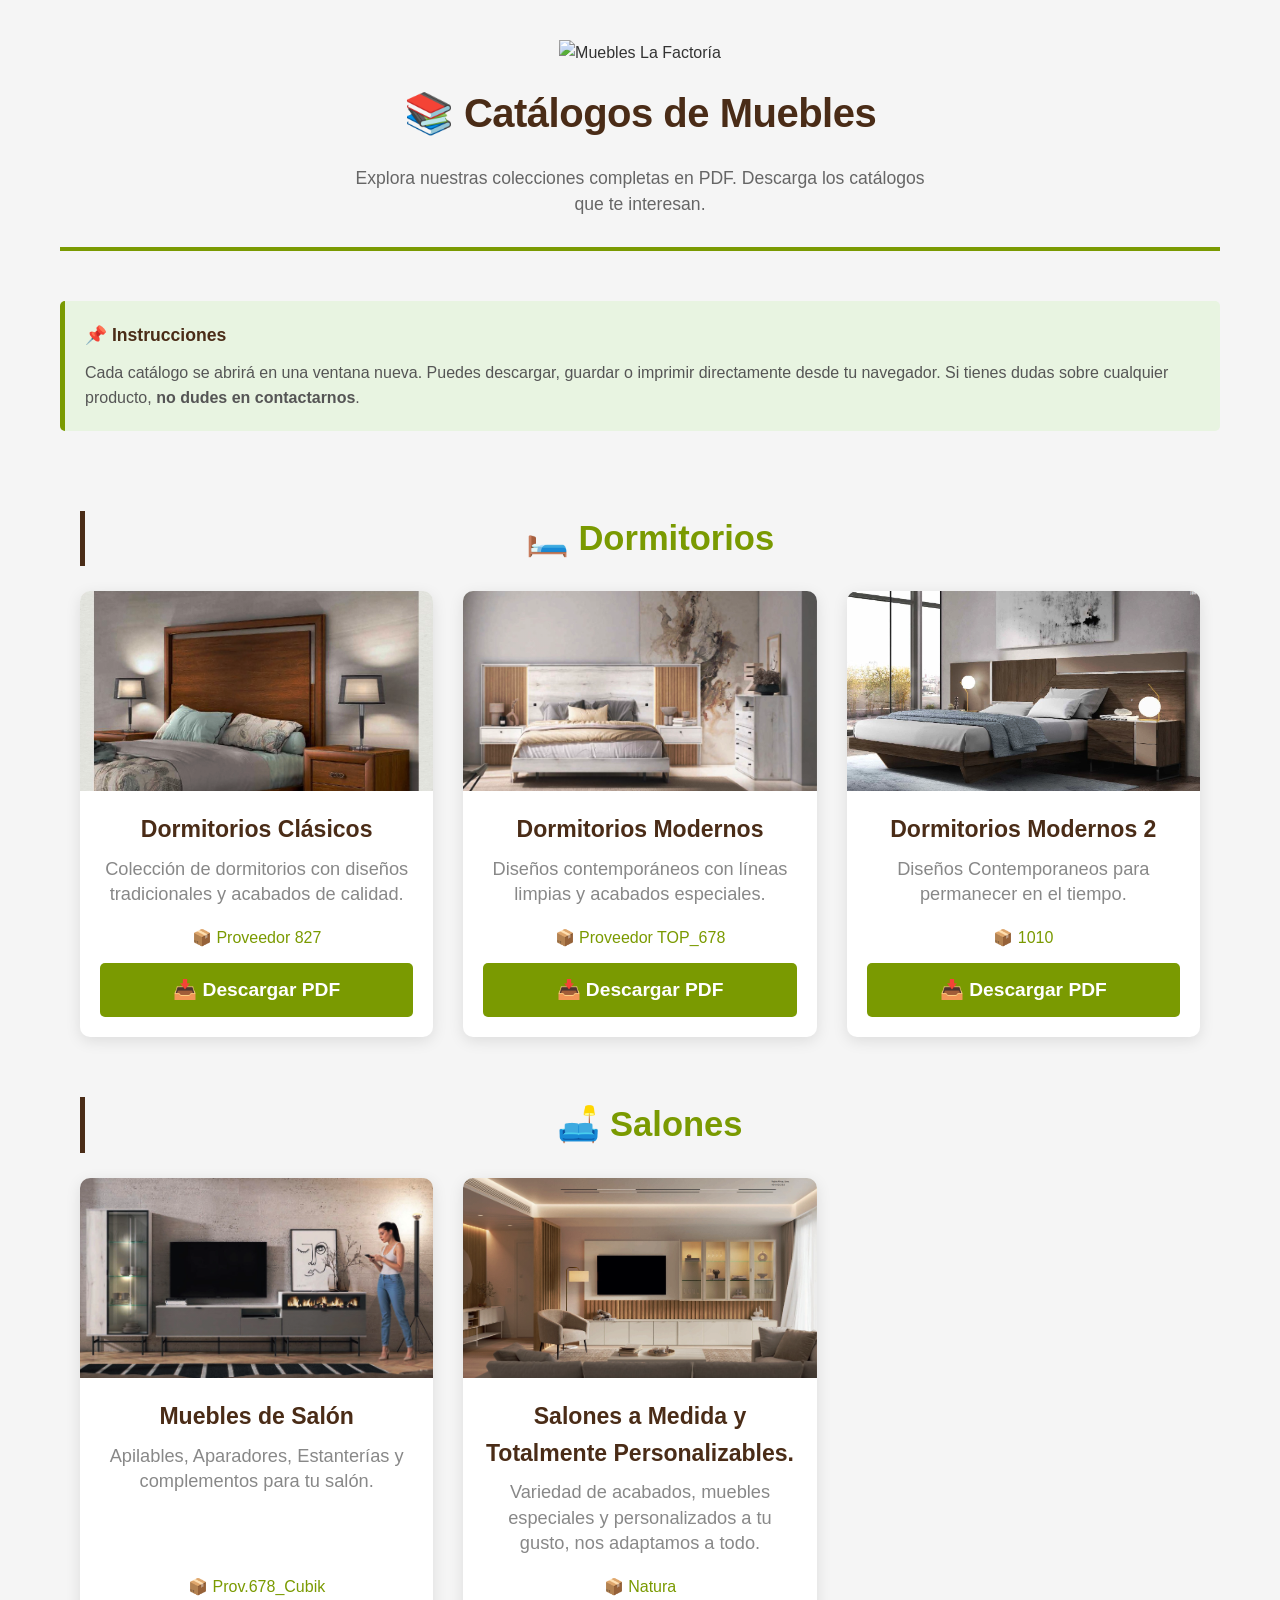
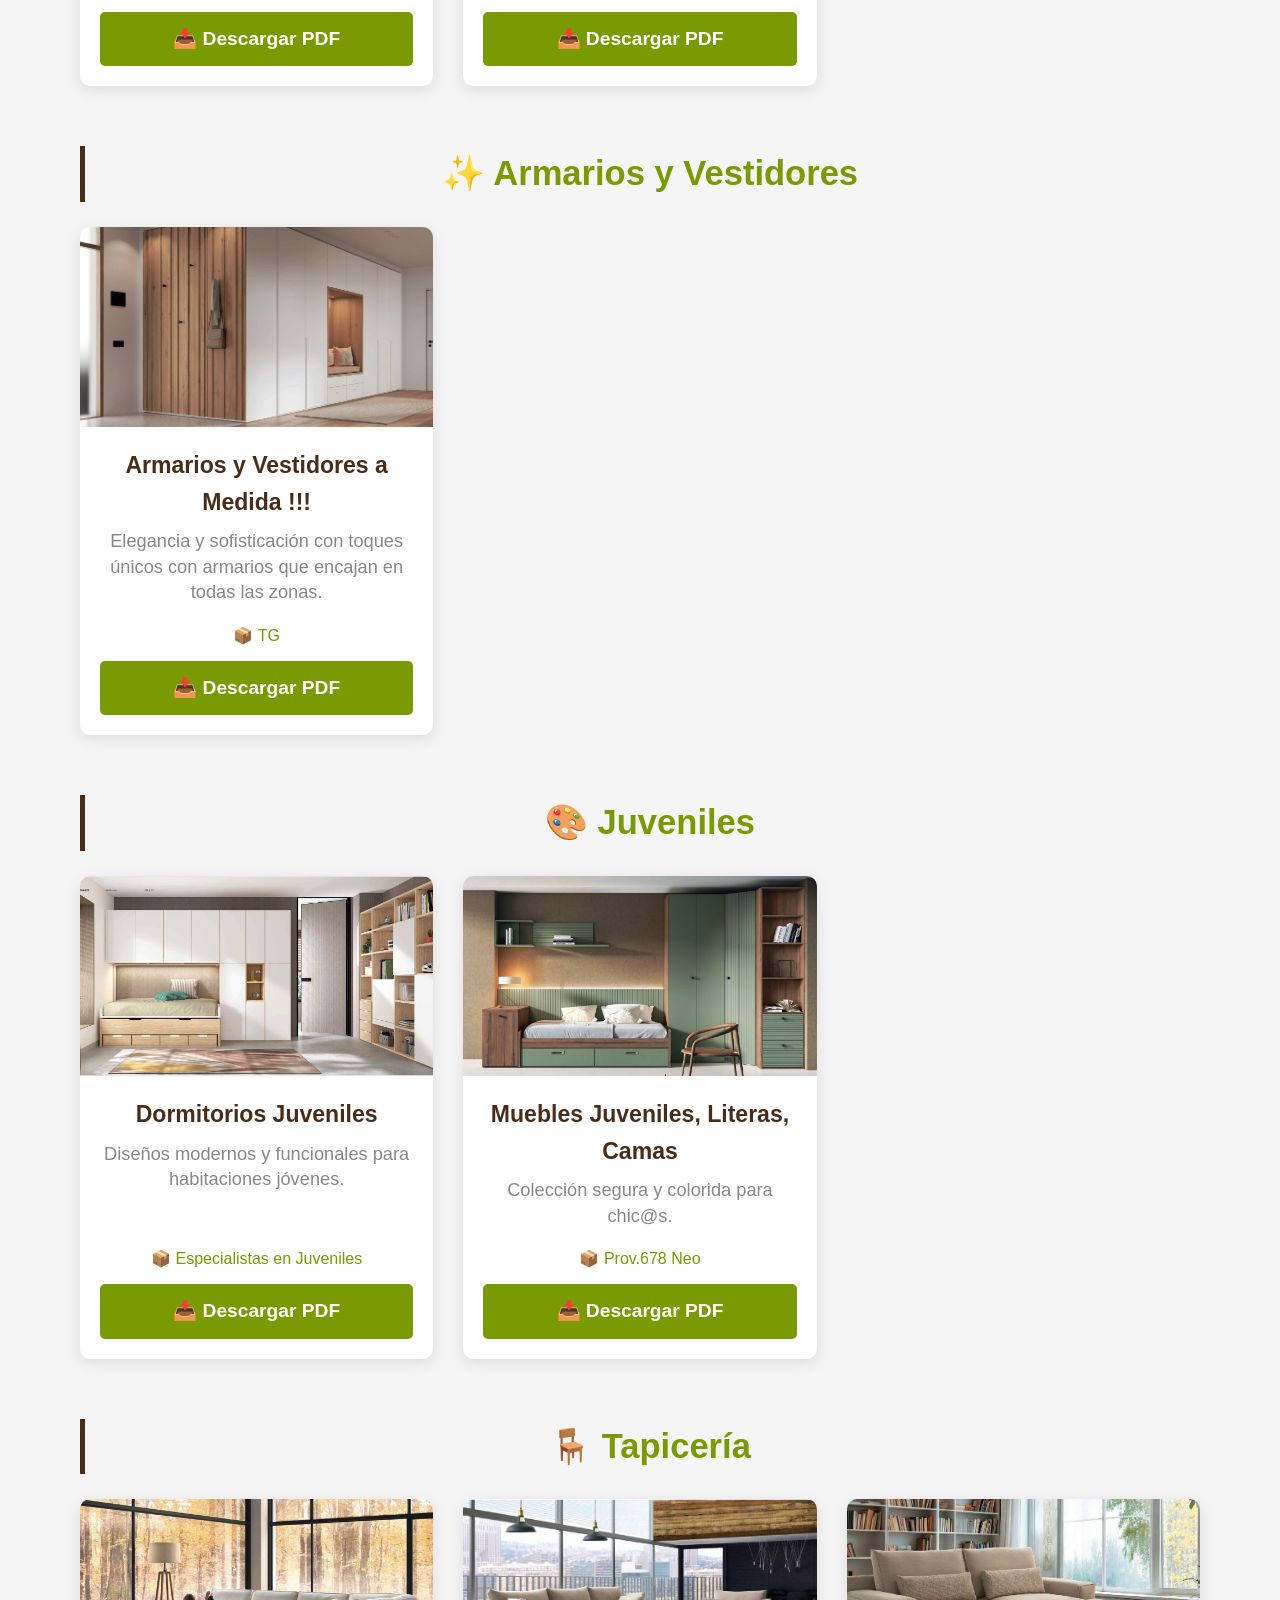
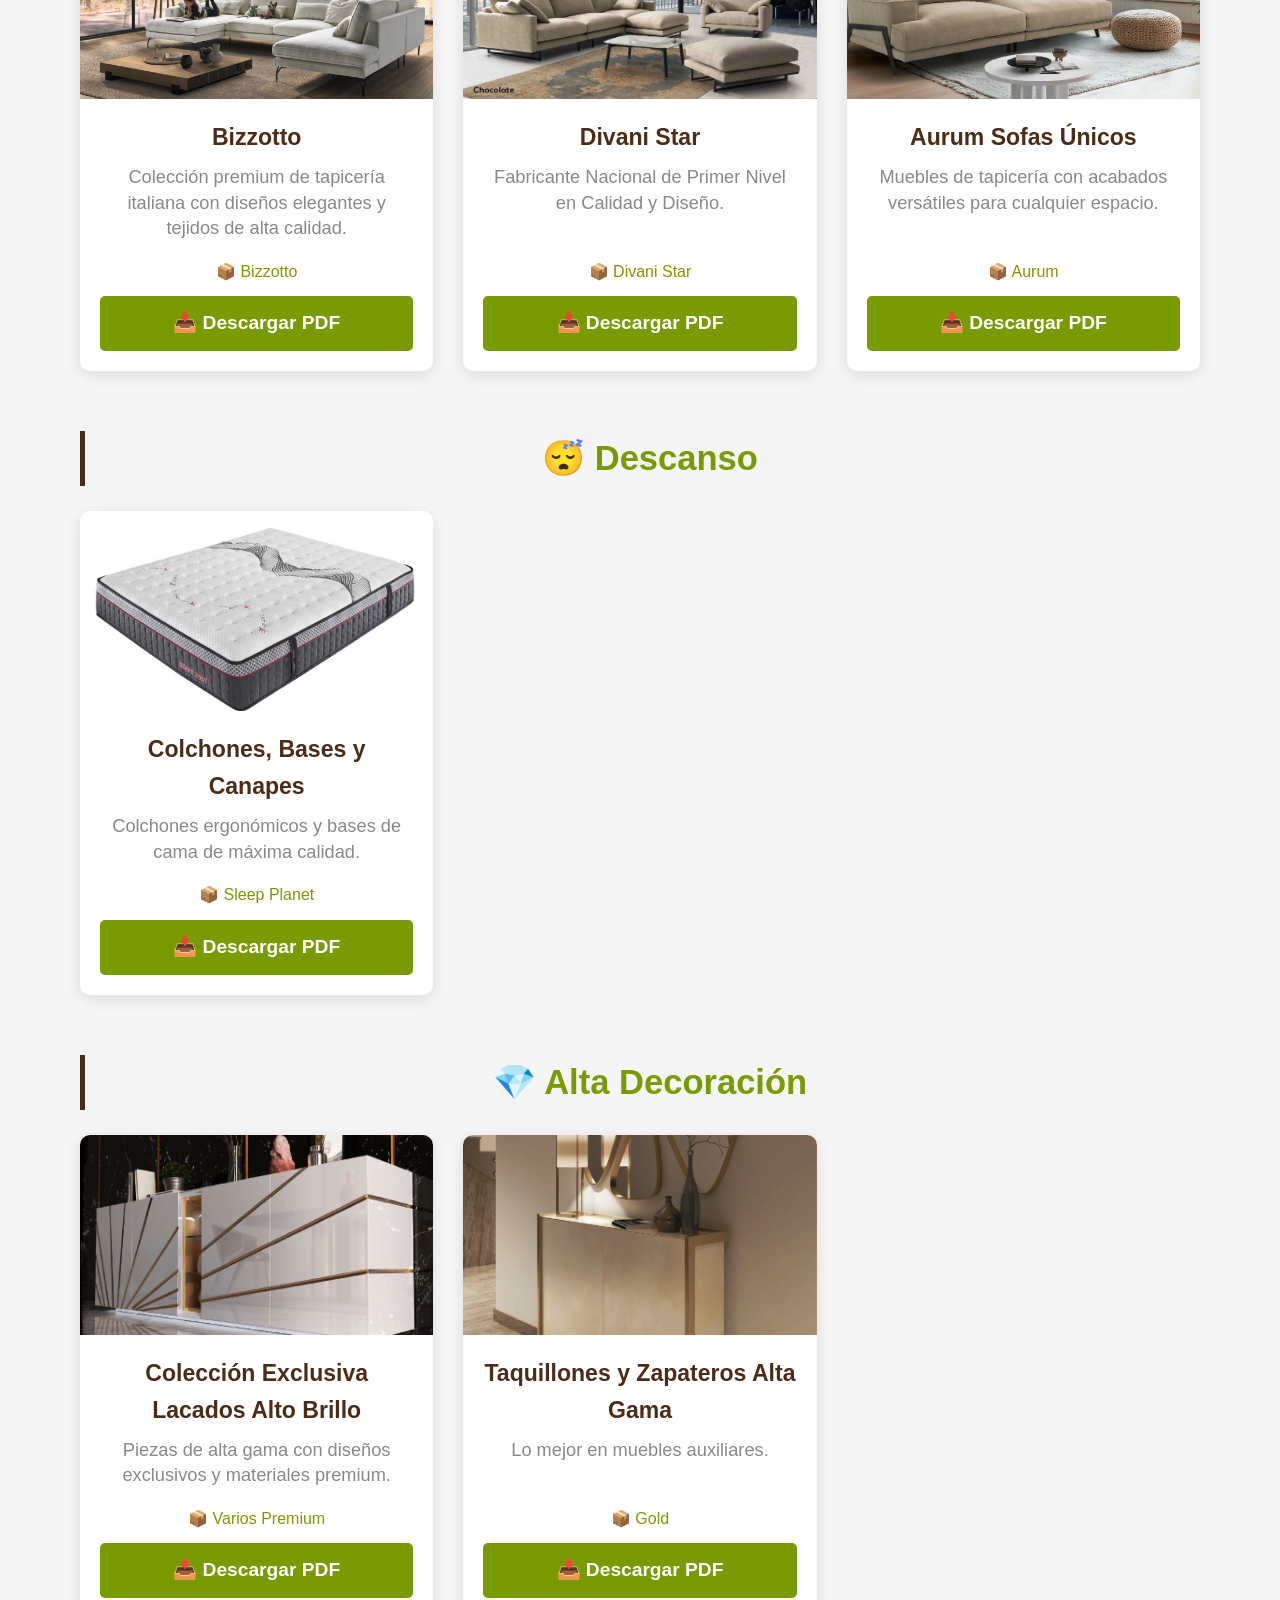
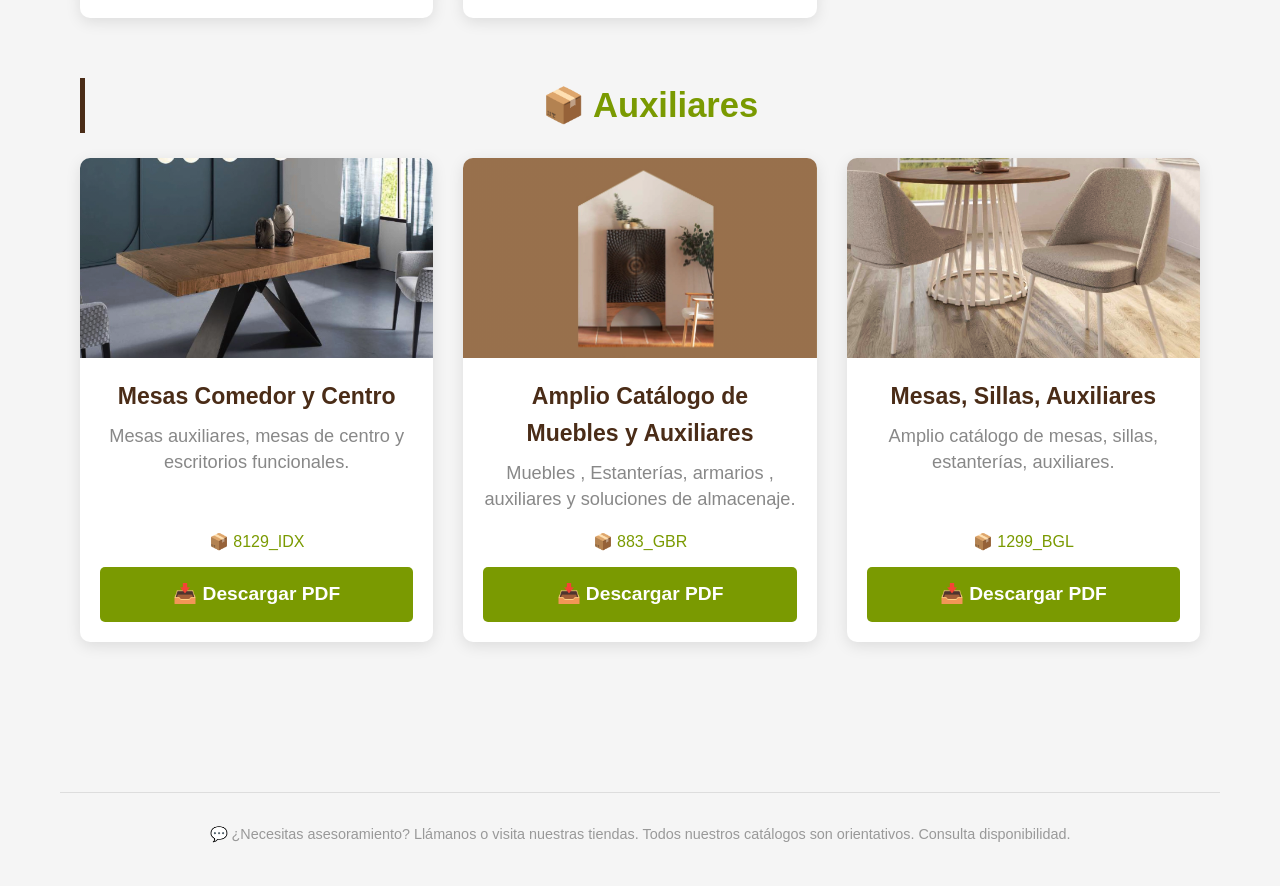
==== commit cf4df203: "Add files via upload" ====
--- a/index.html
+++ b/index.html
@@ -3,323 +3,123 @@
 <head>
     <meta charset="UTF-8">
     <meta name="viewport" content="width=device-width, initial-scale=1.0">
-    <title>Catálogos de Muebles La Factoría</title>
+    <title>Catálogos de Muebles - La Factoría</title>
+    <link rel="stylesheet" href="css/styles.css">
     <style>
-        * {
-            margin: 0;
-            padding: 0;
-            box-sizing: border-box;
+        .loading {
+            text-align: center;
+            padding: 40px 20px;
+            font-size: 1.2em;
+            color: #7A9A01;
         }
 
-        body {
-            font-family: 'Segoe UI', Tahoma, Geneva, Verdana, sans-serif;
-            background: #f5f5f5;
-            color: #333;
-        }
-
-        /* BLOQUEO GEO */
-        .geo-blocker {
-            position: fixed;
-            top: 0;
-            left: 0;
-            width: 100%;
-            height: 100%;
-            background: linear-gradient(135deg, #4A2C17 0%, #2a1810 100%);
-            display: flex;
-            align-items: center;
-            justify-content: center;
-            z-index: 9999;
-            font-family: Arial, sans-serif;
-        }
-        
-        .geo-blocker-content {
-            background: white;
-            padding: 50px 40px;
-            border-radius: 12px;
-            text-align: center;
-            max-width: 550px;
-            box-shadow: 0 15px 50px rgba(0,0,0,0.4);
-        }
-        
-        .geo-blocker-icon {
-            font-size: 80px;
-            margin-bottom: 25px;
-        }
-        
-        .geo-blocker-content h1 {
-            color: #4A2C17;
-            margin-bottom: 15px;
-            font-size: 28px;
-            font-weight: 700;
-        }
-        
-        .geo-blocker-content .country {
-            color: #7A9A01;
-            font-weight: 600;
-            font-size: 16px;
-            margin: 10px 0;
-        }
-        
-        .geo-blocker-content p {
-            color: #666;
-            line-height: 1.7;
-            margin: 15px 0;
-            font-size: 15px;
-        }
-        
-        .geo-blocker-content .contact {
-            margin-top: 25px;
-            padding-top: 25px;
-            border-top: 2px solid #ddd;
-        }
-        
-        .geo-blocker-content .contact a {
-            color: #7A9A01;
-            text-decoration: none;
-            font-weight: 600;
-        }
-
-        .hidden {
-            display: none;
-        }
-
-        .container {
-            max-width: 1200px;
-            margin: 0 auto;
+        .error {
+            background: #ffebee;
+            color: #c62828;
             padding: 20px;
-        }
-
-        .header {
-            background: white;
-            padding: 30px;
-            border-radius: 8px;
-            margin-bottom: 30px;
-            box-shadow: 0 2px 8px rgba(0,0,0,0.1);
-            text-align: center;
-        }
-
-        .header h1 {
-            color: #4A2C17;
-            margin-bottom: 10px;
-        }
-
-        .header p {
-            color: #666;
-            font-size: 16px;
-        }
-
-        .familias-grid {
-            display: grid;
-            grid-template-columns: repeat(auto-fill, minmax(250px, 1fr));
-            gap: 20px;
-            margin-bottom: 30px;
-        }
-
-        .familia-card {
-            background: white;
-            border-radius: 8px;
-            overflow: hidden;
-            box-shadow: 0 2px 8px rgba(0,0,0,0.1);
-            cursor: pointer;
-            transition: all 0.3s;
-            border-left: 4px solid #7A9A01;
-        }
-
-        .familia-card:hover {
-            box-shadow: 0 5px 15px rgba(0,0,0,0.15);
-            transform: translateY(-5px);
-        }
-
-        .familia-header {
-            background: linear-gradient(135deg, #7A9A01, #5a7a01);
-            color: white;
-            padding: 20px;
-            text-align: center;
-        }
-
-        .familia-emoji {
-            font-size: 32px;
-            margin-bottom: 10px;
-        }
-
-        .familia-nombre {
-            font-size: 18px;
-            font-weight: 600;
-        }
-
-        .familia-body {
-            padding: 20px;
-        }
-
-        .catalogo-item {
-            margin-bottom: 12px;
-            padding-bottom: 12px;
-            border-bottom: 1px solid #eee;
-        }
-
-        .catalogo-item:last-child {
-            border-bottom: none;
-            margin-bottom: 0;
-        }
-
-        .catalogo-link {
-            display: flex;
-            justify-content: space-between;
-            align-items: center;
-            padding: 10px;
-            background: #f9f9f9;
             border-radius: 5px;
-            text-decoration: none;
-            color: #7A9A01;
-            font-weight: 600;
-            transition: all 0.2s;
-        }
-
-        .catalogo-link:hover {
-            background: #efefef;
-            padding-left: 15px;
-        }
-
-        .catalogo-proveedor {
-            font-size: 12px;
-            color: #999;
-            margin-top: 5px;
+            margin: 20px;
+            border-left: 5px solid #c62828;
         }
     </style>
 </head>
 <body>
-
-<!-- BLOQUEADOR GEO -->
-<div id="geoblocker" class="geo-blocker">
-    <div class="geo-blocker-content">
-        <div class="geo-blocker-icon">🌍🔒</div>
-        <h1>Acceso Restringido</h1>
-        <p>Disculpe, estos catálogos solo están disponibles para <strong>clientes en la Unión Europea y EEA</strong>.</p>
-        <div class="country" id="detected-country">Detectando ubicación...</div>
-        <p style="font-size: 13px; color: #999; margin-top: 20px;">
-            <em>Muebles La Factoría es una empresa ubicada en Asturias, España.</em>
-        </p>
-        <div class="contact">
-            <p>Si tienes interés en nuestros productos desde otro país:</p>
-            <p>
-                📞 <a href="tel:+34985123456">+34 985 123 456</a>
-            </p>
-        </div>
-    </div>
-</div>
-
-<!-- CONTENIDO NORMAL (oculto hasta verificar geo) -->
-<div id="content" class="hidden">
     <div class="container">
         <div class="header">
             <div style="text-align: center; margin-bottom: 20px;">
-                <img src="[data-uri]\n35tKEiAJoYN0BClK7xBpAqIUAQWkSO9dQLqooKBYqCKiCEoH6b13CIH0cnt72invd59L6PhSouLv\n/5ycOWfPltnZ2ZnZ2dl7b2yaptMFPTVIazxIazyo6cGXWgamW6BV0FgDajygxoOaHnypZaDVGaxI\nk1S7axyocaDGgS87ByJnsL7sRNboW0gcqKGpceB/nQM1g/W/PoM1+msc+H+IAzWD9f/QZNeGWuPA\n/zoH/k8YLJ3skCTJu3ORKpVUHzGkLt99CNL3f6vSgvt9ddL34VlQXHvXOPA/x4H/owT/zxusOI6J\noqgKLl2JE5yJimWx0nIR4rKmToYKnS2US6QV5SVR1cDFapc6I+aMlPJilaXV+mpSu2scqHHgS8eB\n/3mDVS6XCYKAMAyJZKxSGSqvymaZrWwdZZulv+iGGUAmjwnzYAOstVSimP7+IlFqwHikeNggQ+2q\ncaDGgS8nB+yXk6xPT1U2m8F5WEkSkwlluAJLGldIowoFGaRQI6zPWpyPNXPePDr7B95F7tpazyPR\nlrCcGEqxkdGS8Xq3Ri1R40CNA18mDkidv0zkfHZaUixuR1eulCkXB2WoinKWLGEmS9I5jb//8QqO\n2P877L7thhy537c5et9d+eHe3+LSn11Ix9xZ1OWzhPLQrJGxUpirJCPHZyej1qLGgRoH/gMc+J83\nWOUowQ99Ak/bPJNg/Bw982dx1WU/Zb/dtuWsEw7m1j/9gZcfv4c3n32AFx65nacf+AdX/epiJm+2\nAb+64CyiwR58cSL0hMv8B7he66LGgRoHPhcHpKafq92XppHvLE2a4vk+fqaejtlvc8mF53PhWafz\nxrTpDCYwbMxoJq2wIostuRStY8aRa2ii0j2b3jlT+e0vf8p3dtqe5x97kFCGr9DX/aUZW42QGgdq\nHPhcHJKafq92XppHvLE2a4vVwDW6IuqoOmZO+cTJx/wJ96/+iV133pHzLvoddz30d6699xdXce4F\nv+GSH1/Mr367jJuuv5LLfnUJEzfbgN988wJ+deFlHHrMKXzv++fz3H+fZtqrL/LPey/g9IMPY/4D\nd/PPp5/k1pf/yG9+/nOuvOJirv3Dr/jjjbdz05/+xK1//BMXnX0K1/32d1z9m8vZbvc9+d0Pfsyu\ne+/Jy089yS1//BMXnX0K1/32d1z9m8vZbvc9+d0Pfsyu27/DXt/chl233pGfnXUqV/zmdG674dfc\nccM1/OVvN3PDbXdw5/VX8cff/oZLfnY+F59zCj89+SjOPesEvnvGCZx5zPGcd+qxnH7scVx1+SUc\nf9RhXHfTH7nk9Jt45/EHePyee3j6kXuZv+BhHn/0Hh66/Tb++ccr+cO1f+SKPy7m2pt+zTW/uZKz\nf3omF556FFf/5irOvOBc/vDX27nipz9nxHEHMuu2v/HYA/fxxB9u5f4H7uOxh+7h5tvv4Po//4lj\njjqKS04+hoceupOrr7mGH199DUcccQRnnnEGJ518MkcffRSnnnoKJx5/HEcdfRQnH3coRx5xGMcd\ndRSnHHssFxxxOGcefSSnHX00pxz7HR59+GHuvOMOHnnsUZ64725eeOoJXnzyIV547gl+ee5p/OLS\nkzn7B9/noN335ZiDj+Sw/ffh0APWY+PVFrPZ1tuSpTg+PcVfHHwgCYqWKVJyj7D5UlCL6Z6hRv9V\n5a79r3FX5a4SUPHbMKgwBRcXPh04dRKXnH8aF572I+6949+88cJTPPnoXVz9m8sZP3MO1/zmSi4+\n+yTOvfCXvPDkE/zijz/nN1f8hHPPP4Uf/+QsTj/pBH5x6SkccuQ+XPbLi/nxuWfz01NO5Bdnn8SF\np57EnpMn87Ozz+KUo4/l4EOPYL9N1+DLW23ObtttRWvLWvT0DJDktHOu+1WZajxCx/BnSfDj8VNG\nEbTMJ9wGlNZ/2sZGSHaagNYpEL3VGz4kKn/8xsDzxI1l7GKpj+wXhNl1n1Ej6y4YhZ3LjWvfuTv8\nFEJCQ5KXnXgcVxzzw4+FSxOKo5X2FU+WH8kIwjJP5a9cEzZSLQfLBBOYrCfxSPHBGHMEP2RykqXu\nWwhChUzJnV8qnrXG5VFJLR5hpvtY3mRGkJkUhQ+N3xJG4VLqIdfMVx5SPfQFQ5yGDhVZqZVPgZf5\nTnv4FxCJ6C7wWshsKmvs0NU6cHFNL1PmPcdVf/o9Jxy9P2eeeAznnHEC55x4DL/85aX84sJfccbJ\nP+Lyiy/ljJOP5ZdXXM7lV1zBz66/nMsvv5JLL76QKy69gIsv/A0XX3wRV1x2OVdecQGXXXwhF1xx\nOVdfeSVXXXEZF1/wG26+9hd8c7MNOeFHpzDnpjmccfKPufjMU/nVRS/z0EMPM7B4IR988h5xEhPn\nJ6K5hgIRiL5yEklbKAXtSHvVbz9N3VQs9sZhXrY7TQf1JVGT6WtoJfJbRfVZCpPV3LxNnzngH+Uc\nFO7KPsZNPfW6EgBQrRUOw04AkZJLaVwOoFPvEG3sKpInjIFrHuZQZLPU7+D7yWWMfmfCi+2kkI9L\nM2v9sKkQ0S1bcpCdwx7Y9h8Eqq7Y4lrlp35SexVGvLvQ5N1fkME41y9K0iiDzLGp7dNJ9LOIJVKs\nqtGqqPT1W0bI/fVPQpvVQN4R1o7d7kvePBNQEn+qBW5gafbPfN9SJMNfcnLBTLp7eRaIsBp8Cjx5\nJ/3J/ORMPtHfzpzBcjy0vfU7yNSyLjN5RW9FzW9EM0yp0F1vSEoLfFnbQpDhh6WKhZr1MqczSpM9\njp/5M1sHB8PF70B+MZk2lJd84y3A5OMvq+3v9hbLMjS1bIXlzTcWqpnf2PvZLdLQaEfVfp9V+M7u\nhkDJJLfNdlMStSX+L7WiBAzUsS6xWDQ/cLZJAu/CdRWKP0Y4R6FbRlvmSQgKHhLqIpFO4IXJHPFX\nHxXXJxX/UNZFSjT79l7bH7d1MgC2Gi3gxfxQHKmg9Wf6J3JcFYpEYmGN8Cb4tFR6+KfQYzZXhim\nVJvxQjWgfPy9H62h7xoJTwJG0nqOJKgdKKvKVPjnKTbhHGh8GGgXU2UVJqlwDKD7Bxp2TsO3dz2k\n9dHvQs0EYslmlMhGGMFqlQJYQrvbv0iuOG+q64v+XGsHYFNKGK8L1d7n4pLvVGdS/bXPzqR0wL6B\nJgPbWb8LdXI4/A54+TT2oTCVNrB3mXSWNNDVZ0tY1HiJBhJPvTrF2IuJxLM1u+Bm2U4hO0DG1J8G\njQCJA82W8B1iO4EXJF+3mJycZ8YfUlNz7l7YmXjP3ooTXyH+gp30aPZaK5QjMqC/s/OXdGbnVr/y\nk/aQE3G0CIGNMrY/TT5DWGR7y38peLH+pB9mfqM5ggRHYeRRMYYG0kJ2iDtSk1SZB8VqVE6hSApJ\nt6kMxoHRCvM2YvKkGo37J8TkqfMtqIcKJvpQRLLRfn7wH9F2/QrjLtxV3cqOK3fqJVNLlF0vEbuC\nJz7jokWPK7C4mPT/L3jZKvX5Pn7J3HjQYPBKK0i0Z1Jqj59Fl9FGXsrBPWbNUlGmtXQNcDyDpxI\nNpvqvJaEpHfhH3fH9Lp3W0i3QEwwBrYa5aW7qOqhF6/gDSOpN3y2Lte9/x51c/p+cXVXs0UvCPbE\nQKhVDnuaLxk3z2VKV/4nMq7bVmRfKdmrKY9D1MLdTfp5t5vcLT1wjWDqsscUBx8qdKd1BRdlPCsn\n1aZ8Q0m5D5l0lBVtAJ7f3R8emkTq3jg5vYZnC71WDLW4ktfbfk0qDv1t5xz5J4bM+GqxLb3fVEkc\nA/B3BEkS7QAuMPDfXgJuHKCJeQvpELdz5BkKaC7qLdNzYvJaMKhvA5SQWf9J3hlX8/W4ygvJ6oVR\nPVvGLGxNLEDQBQsqxeM/sJHJ0nwS8gXt+Fd8n6rKfRbw0fVwkXRrx/g3g7XnCT/6sTWZKJR4J8dZ\nxVaFlZAkEHe9xVXgXeUfWY+/6KXNLEUDnDBYDG9qfVa8bQhUDvyZVj11vHWbQvEhhwjnCJEkMHBV\nxPPzELMiJFTvqIj5lD/rkLVR6vqHsKvqQzXVmK/v/f7v1Lvm5pKMQgdCMJIvVbM9qoOaMPODSCM\nGLlqgOoNBOtPuXBuKX4a9OJ7TdOqJ0lYsjqf1U/9BwhD6naSF/R6n4WrNvyT6N3g3JWz2N6GxvWX\nRfJp3P6eWLBuIcFuZxLrLq2jtTHW6Mc1FS6r4D/XD0LH3oD/CJ+GKdPsAJnqRW3dMbqVDq3BaYa\ng1L6p3Tm18F6m0d3sLI3VgqyLoK8hqhqj0sqNKb7V9LqKXJrvVzl6kHzLdJp2ZCkgWXaJBkNnvhc\nxyNL0SJ3B2vBCOL4DT3J6zg1PdDfmE3mXpgdlD5lCCYB7hVJZCNhPJvbqh6xFr7rOekKFfMPLK8C\nc39p+EW0c9bvuC60/hiqckkm8Z7YZFBSGUaISkgpvQkHvxLRjNzJFTaLVb5PmJ3OZOhQEhF1dJQV\nhQA7IZMrEzxKJgRXKkkBEYjbW4r5PgbGh3TWRI5E+xhUAkJ5o1wTfZ7v6n+VVnrWJSQvQRqVVjLz\nFIBCJDamFkKX6o/P3hg2Uj3L+hzW0NKvpTZa16JqTqrH2g4/H9Sb1qNBbVEcSfYafAeKX6VoL8Dj\njQFZk2o0Aw1n7jvWiF0c3PVnf5Qpxb4Z/bxOwpF6kKrEjJIm+p8OVc7yqB1eDKL/vG+8RQyS3p1+\nHmUPbXJJhvk9dJIkYUzQagBEaZZYFDU2Q7tCrb0DFJPZ6pZ1RBjTrSWKVNYRRQsYnlQdvOlkpXxOe\nUr8rS7GHVL4Lf0rkMKKu+KJCpQuJvKhqJ7EWFnQJvY1cJPVQDwzLrfQQ2bQVsIw7rwB1KWjJqsWK+j\nOZ+2EEEJtAjr25VzKc6FKkPWLjNX1vPm27qzYGv7PVfJmxGJH0c/Pnj7RVg8JQ5xZS5wyMKNaD0wD0\nfMiF4H+nfI2/HLoL3gQPgxsV74RfDjNvLFLy8sPBqSwm/hXqmHJAJDwV1b6JnhD47H2DZUgxhW3s9\nDKj2hX3y76qV6fBRmjq8JiCiDlUWr41VWj8W+pBd3/+pG8xdNnTqM7S/5Zw7QlQzTvOkZuuBWV2v\nEFqU3lxPIx7V9fXLYj4K4vchppkdXdZYIyRPvGg3+JgX8bzWKJ8bvJ5/EFQZYGqNcHZyIGxKf3K9\nVKVJLkiWy5/4jRgVMcJEIXHAMFKd2qT9ynJ/h6vNPJ7gm0hKb7mF1FqblZMEy9l2cSknXPpXW8w1\n4mTfbI/+g0dJKm3tK4ASmJQcD5E/NQvZ60Cqq1cK9TjKdV/b4TYhEHj1qKSs2BqIIAEbE43a8lE0\ns1yx1PPhHMwQ8Pt00wgWLUECGH+xrJZO2lfJlBxJ0gpcKq2EVFVvJvKQQGqIvBHzqR4gvj1B8KHC\nQ0Ckz8NYDcUdNZFpLdYoLpjXxGlZOZDRYRAj4MfwkIiJPkFdqiH3MVPb0VJQJ2b6xF9KfTy0gU0K\nHhHOVfIhPpddh6BDyPMEYLEkCTmyF8Kpd4+BqDt6yWKhHhVIqO/YkQMnSr9+pIGlIBJaMUcVyRWB\nqvsFvCKG1g0c0XxCE0fgAYplv10hFjJLG3GDpSWOvglyNHOlPlLN1XVT3UwrCiQUNe3tPl0LzZNd\nmHjqKE8OXl6rEYa4zY5ykJQl2r3RkJZd1u9o9/fFXOqX0BqFq2sM2dOtQ+OGkr2lLyiqNpN3TvNr\nVzN5X0E8V1JSd2swbfqKHKCPnwSXvSVUxkCaM6dVLPl8zzqFqvPv1xXoU7L9SgVuA3wD2pREQ3io\nXPZzHaMXEaBL3qW14O5T3d0C6iYrwAAQAElEQVT1o9W1D8TvplnM1vxrVDxzLdEhgD3aZOL/xTSfE\nNq8JYOzN0rAKCJTwGvF6jMxF8zQVJvJH5PkhGTlFUqG5t6nLWrKxw0JyN7kECT6l6QljPFLh0kTN\nt/O8nEP6HrRLJoqWQwKfShCqZwLBgMKC/bZNv4qWVMmpUG9Pq6u5xtNEZ4LAjVF2Fv9o0a8Wt6GI\nK6oLvX2O6TlhO5jkphFKQHJ7qXNmVNXoUkfGGjJd3vj8ZmyGJc9XVQqPQsX8xEcfDjZSbmWYTzRuF\nvOpA5PfpxPfvOWKJ3gzLuXq0QwMh8Ypq8+qCRZ4RFvPTQJV5Tm7p2vWFj0hEJmTPXSB+TnvgrzG\n3J8CfViUzCJ0PHO+wXS7uv03LtJJlzRfk/L3Kx6uMFHPlO5vVzrKdqpECQkrJ5lZJ4oNJpahgqDh\nqKL3PbdbJo9C+w3LuKhFqe7kMDiPMoKnG0c1+gAKOXxQV+MV/7xrcpMF5pLqtQ4PqSGH5mHxNVEu\nVXxN5+JaL2jvwEKYqJCTlnwLGfyqQsdfTCbXiV0m4Mdd5eKZmT8LfjVh2MdN8T8wKVJf8bkXWIKM\nqCnJ3vvzDnXKShEqWKb+Vxqd2DZHvNngmJ+t8cZqYVp0Q6IqCRRJ+VQVBR0d8Qs11S0W51n8C0tG\nqFqKfD3sO3Yuz3sQlmqY3mKyT3X1wxPZEh4HwkZOOpZg1y1e5cqfXw0qhE+T/cM8iBCX1BQfQlhvhC\nsVCE7yHhvECCXVJSU9X6rZfQ0XwvBd8pfJwTLOXaKdv11s4l9Ty07gPZqMKB6MtjhbhFPvZJJvJfX\nCz5vr1G+E0ycvv8lNT7FfWx1xX0JNvlF8s1q3V8xd4F6WjD9VzVMnM1e2Hxqm/pXDJ47OlqNkqIB\nt3jK1Cjdn3Moz6Q6eXKhxVrPXW5PmMvWp+DXdH3f5BqxaHJvUGNjWdJJphMlQlFvHhRN6T+xKM4y\nJ7rlvN3g7B/t8tWHvQW+u1x1l/bWuVVBT3Bqr4kJUSdPFhTc1gHsV0LNf+8eFcYg0BfKzLNb+xRi/t\nOWc9VqVX8r3i/u4nQqOjGN9yMYtfCKZWzJAkplV1rSsW1LYbVT/G0qXxUXaWQAUyBZDu+vLqXm/t5\nHSI/xn6nW1oLrspW0vqN+T3Jz/RgvUcSDZfVlYdDr4qM/gzVc9IEmJzfQ9xbzpZGfV1u9ZUPZ6Vk\nFr1F7t9NqJUlzGxfXPqhXu/T5fHMqqH0kY3g5KXHWwvpJY7TKo1V1ebfWqtlJe8bzKs0rF4s5xvjG\nvD8Ty+6aH8p3wGWlLbXq0jSBnagEAg6xA/HlJc9Wqxqy0K/3aMsLWRE//eFZuEAKpI5GW0dIp+b/F\nXJ0CRdDgU8LH3OeU0NqAjRz+K3xzfx7iLfPh0FLpvl7q9QZ6kJU8sYy1m1qX8rCKWqnmrvGu+kNT\n7v4p2PwB4yJ1xIzBJ2PzATRD7w3aAEQJWdVe9Ofd65jXzVsYkf6m8a5qYZoRzjTkQg9OfxV15dVn\n7nR/tKTX/eqwV3IVXQx/4m5NL0fj5p8Ag/x2K/cH5QNT8xWiCWRnHXNUHfY1v4tKPchYGEYyOFXC\nHJTkNpKUpM8T09fMV3dN3tFgXwLMuFsZhCngLEekpnSX8TM+y3FGjGVYbL2MeAA/Gy+OIZ/gGNZL/p\nQF/mzYCwwKDvCmWM+7kAuGcfY1EXFDCQNnvWQnUmTT+G3xH8o0bXJKmFvfYe5T+n5hcW8c+o+8C\nPE1HFLt6Rg7y5lHEhPfKl/eFVSX0Z3zcn7bnBiV9YrscVfvkMZzSBu5PqpGgvTT0b3BvGUCHWQaJ\nqlGf3uPCp7x3WLM7ZVbZMmsSzfAa1LekM97BkCUIdzSY4DMEbVRHN3MaKt8Jwd6RwNqwlNNn6x30z\nEZb/PqOsK8H0v5sKuN4tAEb1YyXLXJLIpL3W5u+Mc9CpjrCaYZDqXqnqF+H0Y9gD3Aj6mVVWrNm\nN+4CPbrvSE5Z4oGvGQ+hm3d2eJ8AavGdOyGCvS5FrSFZvfGkRlclrfZJ5K1xH62mPgPGMHXSiZpK\nsdCZIrq8tQIxrI+t1uLsqLWp7ej6lXW2bqGXqy0FwBgELDFxGWdChN9CyYFLvvzFNsKWKqNjhMmb\nFkGEZKLnI1/4TKswxvELsHFxIzz4/n5nnvPJgAK6yqBJKQjWKLqw3cqJCJqhx4SLeH3jFWp1vbW4\nqiSVs8UbXLpH3r0Q6c2vfxKOB3e3Lhx8w8pJxfgvD3F+2xH3vK7aPzlHfcW8Sxx5q8KlOFW8kHn\nX/4ZfBbGJqX11QvmEWo3cChWzCqQKXEiJfN+d9HX/XhjXPqNlKy9J+T8L7nzSdKs6xJZHLPrPL3/\nL4AvSi9K6qJ8bDxRrRAB9u+QfBbGJqZkUvVgRqg7fHx3Fy5lUf4tLjKdJLgfHEhwR3Q95FUNMOj9\nS4bzKG2ijjh/2KpCVdVpJkONdVdKpTSNAn2aQx9oCXqnqF9vvgqCGJfpZvYNw6RvQ8xLOqVHPTlL3\n/RBEJmb9jwstVXPdLEjNRt1JBjuNV3bwmNvT0+S9VBWDNYJSmDfg4AAAAAAAAAAAAAAASUVORK5CYII=" alt="Muebles La Factoría" style="max-width: 280px; height: auto; margin-bottom: 15px;">
+                <img src="[data-uri]\n35tKEiAJoYN0BClK7xBpAqIUAQWkSO9dQLqooKBYqCKiCEoH6b13CIH0cnt72invd59L6PhSouLv\n/5ycOWfPltnZ2ZnZ2dl7b2yaptMFPTVIazxIazyo6cGXWgamW6BV0FgDajygxoOaHnypZaDVGaxI\nk1S7axyocaDGgS87ByJnsL7sRNboW0gcqKGpceB/nQM1g/W/PoM1+msc+H+IAzWD9f/QZNeGWuPA\n/zoH/k8YLJ3skCTJu3ORKpVUHzGkLt99CNL3f6vSgvt9ddL34VlQXHvXOPA/x4H/owT/zxusOI6J\noqgKLl2JE5yJimWx0nIR4rKmToYKnS2US6QV5SVR1cDFapc6I+aMlPJilaXV+mpSu2scqHHgS8eB\n/3mDVS6XCYKAMAyJZKxSGSqvymaZrWwdZZulv+iGGUAmjwnzYAOstVSimP7+IlFqwHikeNggQ+2q\ncaDGgS8nB+yXk6xPT1U2m8F5WEkSkwlluAJLGldIowoFGaRQI6zPWpyPNXPePDr7B95F7tpazyPR\nlrCcGEqxkdGS8Xq3Ri1R40CNA18mDkidv0zkfHZaUixuR1eulCkXB2WoinKWLGEmS9I5jb//8QqO\n2P877L7thhy537c5et9d+eHe3+LSn11Ix9xZ1OWzhPLQrJGxUpirJCPHZyej1qLGgRoH/gMc+J83\nWOUowQ99Ak/bPJNg/Bw982dx1WU/Zb/dtuWsEw7m1j/9gZcfv4c3n32AFx65nacf+AdX/epiJm+2\nAb+64CyiwR58cSL0hMv8B7he66LGgRoHPhcHpKafq92XppHvLE2a4vk+fqaejtlvc8mF53PhWafz\nxrTpDCYwbMxoJq2wIostuRStY8aRa2ii0j2b3jlT+e0vf8p3dtqe5x97kFCGr9DX/aUZW42QGgdq\nHPhcHJKafq92XppHvLE2a4vVwDW6IuqoOmZO+cTJx/wJ96/+iV133pHzLvoddz30d6699xdXce4F\nv+GSH1/Mr367jJuuv5LLfnUJEzfbgN998wJ+deFlHHrMKXzv++fz3H+fZtqrL/LPey/g9IMPY/4D\nd/PPp5/k1pf/yG9+/nOuvOJirv3Dr/jjjbdz05/+xK1//CMXnX0K1/32d1z9m8vZbvc9+d0Pfsyu\ne+/Jy089yS1//BN/+sOV/P4Pf+bvjz3MffdcwsMPXc/f/3YzDz7wALfdeSd/ve5KTjz6CPY88CAl\n+2ILNr6SbfMDm0c2wFKZo8eM5+c7f8cbj36OhVcnr0fLaIZsxZzQE6A3A3pN1UPlUvV+F1JSRm1C\ntIRJjgAFdZXKH5HvREhpZD3jy9A2Xvqhkqf9UoEi3VfJ+0WeLqQW2jzuGKiI7xBXLCMGLWe1GOKP\nBrv38QPQY3F4j/5M+a/dq6o7jkx+1zZELknvzlSfSQkEE/cZDQqKQqEYLZ7YJ1bKN6HK+RKqkTSC\nm7LLfLjFiRPPgGqFWJxN20aJjJdCv6X7vqnDtYLvxCXr6J0MjR8sVLl9JL3L+E0rV8vMIhv5yFq\n76p0sJuaZQBQqSc6Tcs/iZkLVRzQwAzB5zI7qwVA8vXs2gsSF7G4jRi8eFfBaMiGVo0X3eeL8c3AwNVjFp\n8BzLMvqeVJvWlhZNqfIvgwrX+J8UlIeL1Fuw0LfFCH8X11EjuNqVDgAF5T9kHRwVRQ4nJDJN8vRRuXb\ndqYuVP/1r+3VaqoI+Pqbw2yQNWTWqcSiY9kF+Dv2s3sJ0o3+Eq0UL8+2PwrKFnM6L+OL1GjJvWb\n9h7mT9WoqFYfL0cVa4f7M4nB51oVHkTLPv8oH8eXqmFGkANLh4HbzEhWaGN3nKkHhfxH3dMmrQal\nHqVqIhHXnqXp/Gf80r8+0RzYfVL0tZqLuoLDvvVLJfHBVYJlJbg6x3PxddDhRJ2xsDQw5FKVOu3g\ntLEL7pYFvJ9IbF51ZPn7d1XBEGZuCEyKYPeWaJNrtM/BhLvj6LRJ4Vw0+2x+rA6vDcfNV7pVDEXb\nTtbY2qBjhNI7Fa2anrqlxvv8g6bOb4FWjFVPOyxKR75EjTqpXuNdAI+JIv0IHxwV5U9L6bZpMuUy\nd3L7y9Lm4fF2SaJVuMc1gfA1VmgmvYrP6FBwGr0pKfqmf6zx6CvNvhJUvU2T6A9b9m3HbFqCbJSe\nqh3CcqQqCG0EKsb3P4nLvC6eZ7V7pnGnDZ+dK1jdNgrEBZzlpuDdLQVCYBJNxQYp+bVDlQ9YZHBQCq\neHkCswmJfJcKWDEqTEI06yzEkpRU+wMqCb2Xq3CL4fEAVqNDWNFnXdJCxW/sqxSZsBDJZZ1F3h3+\nPfNsWI3IxYxJJN+W9hWJx7xWcfQDCm7YhE6RvLJH+OEBT7m0xOHKXuLJjLWLhyF+Vxj2gqkdMlH\nZxkWfZf7mrcVMO+3X9xbYvjzTwsCHvJIBmGEe+K2r/yvYv4qpeLMHVCJQ0OT7j0jVnzCPLOmmBvp\ntGmCcD6RQWK8jmLGjUWyE8RW8JyiCKdlGm6eShKZfqVBh1AqE9VKMzI6OxQgaC2v5uEi3p8vKz5+\nx/2HOjQKvCcpPlj3+1Qdcgvp5BrN6kL2u0/1+Qi/4bU1WaZngEaQDKkFAXjMBvQqEL0RA4e9hNbE/S\no0dDLvL6u8Fw9S3aeVqsKIJF3m2tqBV0pRXb1bUL9eCnGdGEzQzG+B9gNlMXayhAzqJ4O7qfVRNW6l\nJy0YfBk3KIXfZqc7SZ5b7FhBbQJqw2bCWMkNvCKFMgBf6rK0RjyKiMVNUUhgfyR+cFY8mFLF3L/nf5C\nkDQO0a5I3cPv/EbC6xyNKrEZ1g4i2yDYu+lhqCRvJhm4L5cngvQj3l7xSVU2P3MnLyh7wm0HpfEf\nXJb1rPSLRp9qhRpF5lxNbWZWXVOk1jP6PGFXh/vVOxh8Gu3HM7uy6FjDVvPVvVF3cMtCp9+xB9A\nEYrxfGa+u1UqF1bSs3q+oPm9QzODqHsJ3YGD7MpqWX4H0K/4VLqS+kQKHXgLMvX+ljXjqc3+a9b\nfcqLXQvykHhzB2jBKhXdXfCyIQDMvdI/1W6A3QvX7Y3VBLqZ+v5i6y8J2Lfr9s9n6MfWz7bCkzh3\nqZTAhCeXGx8Np1rVVZhJGHLT8X9zZIqh7VCNKL8NHoJJGDjAe8A5zyKDX8GlGF2Ct8fP6j3W9Ynpv5\nvJ+Xb9eMj7o2k+fIBhvr7vZeEpqxVvEVHEhFwmSenPPpGdhjxz/DvxI6s73hYOQ7Gp/VnLDTKPmg\njvT3CltqbJJsplsOEZ3mKPg6yh3qzZKH60W6xVfFo8Hgq7uHiVkJc+hh2c4O8v2rNYPtWNjDCpzYe\n7s3Y8nNvPEU3L/gqD1P59wqqKiH1gRBLOr+DmHvPOL7nFqy+0dPEX9l7n+tKCiMfmOOgbS9Tc8h9\naYUzNCMNV5XHf8X2t0VBHa5l+V4VjC1NYiIKk9RP/gPbJ/YLBvn2qSh82qG7Jq7mqGSHFqZZHl1i\nGz0EvVVgIq3rlBzCg0QjLDj6N0cVnmIUPPVQDKxeC1f/rwjr1nFQcwbvgcyy+o0DVzH6eHHN9s5L\nUkLPCa4TkdqjNJ0T0Jz7XKp4dJr8t3LL8i8hcIFpP9Pv8RMvw6f2jQqVhbfMGBXdLpkJwPPkr93\nhquhTZnKh6bDj1JR7m0PmAEjfBZ2PNMqVZ7qd9pGwNl3rLEjL9z2Bz6dX6Rz0Bfvg3eXqIdmZHv\nU5v+xkFHCmDK4hLeJL2E3Ii/7Oq8OU5xySbN1X4C/Hkw7n9g3K1GtOAJ2/jv8XBk0Ky5DwXPfpD/\njb0J3g8/GvgfKT5/SxbNcw8e2b6Nx/XkJGXLjRxWM8k2Bwj0GiYDw5XCFKEZGSEqMZ7jEJ9F9gkv\nJxO2d2GnT9E2P3gvLUSRgXKqrLCJv7TEJbJhYKnBLw/3VzO5V+d+mBNW+A3TGfYGePWTjrUMfPcZ\nYr8Q4F7fJpkDnr5yQhOmZT6xKIUl8pJTv9JDGH+fNLx6LYLS9m6N2iOW9T4TxX+q8E7xXNxDMVG\nP0O8YxEmYaB2u7R5T8XZP7kBUxS2u8iWLHtR9R7s3gQwU+C4D+D+QYQN1VBPtv/k+yYyXD0kkH+m\npQKOF6A2u+SJHtxX0uM7QoZJWN7RiHRb/R4CxTnPM78I3zQzuNWqLgrvvvV9fGlpS4q+6BFLhz7U\njczW0sEHYSjbvlZKy3hhvD2L/qVXdA8D8RqyKbXKGjjLuR/8GqBXfArQXdN2IrSEGWOGn2zdzWl\neS0XPnzfQMoMVRmqCCHHNJLLfR1N9t1MuYplbOXPa4kHFZ5nJ4OiGzP3JZiMjLOZGpCxW1VqbpUN\nBwMDSj7k5bO1OWZCp7Rz3PaHBxHXn1OTp+xBfHqS0P7tZ6rjdx4GflKlmJqRvnKL4J4rXqpQhUVx\na/FQvGcKVh2kRCPLxODVTxLxdP+M3AYlIGfcnvhKVy7j/4DkCJnG6Pqvd2Bqxr+n9JoHYdJQ5J5qe0\np5yCvTu+RCwH3+VRnP8IyH7IpQvI0oNNvs1tJbG80oFhI8Bz+hDr/r/9K1hzHYWPrIaHZcXj8kH+9/Q\nPr1HkKQGXy5G8VbXBzJvkSVzFBJaJTm0xhGfcXLFfGfwxHnAJ4z7qGY4H8KqnQqwfn4lB7T/t1B/c\np3LHgSjDFnOlXnWGtVvKtsCqGJZNVVD6TP6TpQzqPJPqrF1fOK2BjhQEzQLFGb+Fcc7fVB2Z2+3Rvz\nMH+iKvstWxXWDr0TqoV32jLvNPhGqR4aKfH48xp/FMNcvD9VPmV4SLfJWklZhRlT5P7cxqJDOxBCwm\nvM2PKGqr0d2LKiNFAqLrYWt1Q0VdQpL8rqZxqBCQzHgwJ4GkTBkWL/t5FYEDy8JXqW45LAoOkHVp+b\n7K7zYQ0eJUKVYWW6xb7LgxiXqY6PuI0FKpYPMj/3mVy+8OelYTvQpKCKqzEp+1Mof1jbf/iC9rXGd3\nw3K5dZ9VVk7Tz5zIvzjDTJVMHZXVnuNtWCdlS47O0Ub7M3zTTWDZvZmqTKDR2VFMt0JVXY7P7BDr5\nU4VpF8Qnw3jqCRBY8gvjf6OkDnIpWl9RahVHqg/o/A5fKJZfVZv5PhhiLbY/7IXh7UmCCwLp7N8\nXMT3l8iHSv/iggJwpzAw0TLN0TbFHdD8WbCGPFXNfX3FfVZS+wd2f1HEW+dCG5/GQVMJ8Ew2NbDw\nswV30eeUC9aA7gxpqnnJHPE3OHGWBGV/EZY8PB4hPYcfR38j6fVSxRhjvjvBGMUxlPVvV91d8HM/4\nBJG2MHEV3LxT/T8f8X5OvT5nhmvN30zCdczH5Nm0fN+t0hDdJdEJZFz+jFKrdY+Qw1iHoVkDNsf0I5\nfIvUX8i0hP5V0dxZrN/T3j8F7v4L2Kz7wFPGz3l3qsLGgvCEZs8xJVvJyuKBXhq/FfBQfY7MHWvCZ3\ns6f2hBvMzZHSS3hq/0PJf0Q6p7y1LGRYqKLlyqBGmq8RK2PkCMxWWTz4Ej3H39+pxDMxpBDwJQPO2+\nVVIxc5s+qX10dajl9P2qJZbM65y6zQrMn3PU7aZUFPLIxNLr9Y1VKtIpkiDpjFGzMrQzB5xvQtGp2k\nsQmHdDkh/xr4LCNyXzCMVSpU8GKvjLkF+BdKB0FLVK2VDyV79bnJ23s0rRPvZl7D4jfVsq3PEz1Q\npjS4U2xwqhC8UtBLHJTJxzCJNWVu6VVqO4nUnW8kDV6R+Sc/LX9Fb8hs5UfwW/EIWzl1MeYHE6aD\n7qmImMVJGLZdTDsJTh+qU71TYpJGKCvYHlYGFO8b4dLNnPJNwmUfbKhPVa+HrHDXUH3N8T5RzCF\nNr+MpxXnLgvCh6bB0zFwhGqMEGdwvqLFEjR2+T5zVOy3JLaK/cKmFx/yYo0gGCZxQXJYUcvlmM4T\nrh+1yEVrXrp0mQb6kFd7nxmgLTXUvNHvZqltPf6R/T6Yksh5dIc6uNZKhiIfq6MrN0Eeu7bxL3u\nEXxnxz7vDmEk5PGu/fmjnkLGEZUDjvnBVCYwRKvgPpAzGjSPqFV0R4Sp/RdJlw4bvIXhj8jH9pj9\nh8mxRJ+c1/gfk4pZa7PkWj3YJ7WMVkrNR0YvWwJKWYM/VmQZNGNvIqzEO2w7LIh0+PuDuqOPljpUYn\nhV3pGLXdlGH/Pg4kCwIzBEhFgj7EZzP7pRLNHZQjbaMCKgfJjZJPuC5cpZg2X6Ypvs3X3xcnHmR\nPpFR8o1k8n8dGBzJNNhPUhkMeGXv5VcHJe6VsVqc0PdNVTj5qm4+Lnp5EvXZNfPCVh15lK7m6dLcA\nzMPh9N15r2T8LiKoEXVqJUa0nZ1EgzL6MYvhwUAzOJb7LS6Dq9v2l9PgRPCVR06XNrknRLZjqzl\n3/+LvLVdLxP4H3w3ZddmY6spW8gLPMiZ1OLpLKnq1LSyTX3RTND7wRLn3CpjfnYK3GYKkbVxPaVe\nzQkuVWjxCxMGJM8CWRxCqhOTPR9xJhZ5Sd9sXvIrMvhRb6zcAV6+qjbgf1Q7fvCvTmMmN9DEJ+8T\ng9dP0hWFKhB+YnNNT2+vVOYUc5aYhFM6PkGUavJhVKMVvfp8nEyVxX9Jy8zx/aSvBKNXZ/gDx9LI\nsq+MQ2RyqSCqN8Sk5o5L1iK0dAhNGBBQXlzXYHyNVlJBZ9fzU30FjGr1MlYSJNXMBqLR6rLNQ4c\nEZvKRKlTjyQ8dLQXGRKbvCFvGzLPYZ4HwCGfEqQKgLVKkJiXZHfL3xtF8xYuCp6V7qh8fSMJaOQz\nQ1MmG9MxCJnmFvbN2OHJJyFMTMYCXJqMXgcZTx5pX7YvH8Ff1vLq3VEEcmLvpDNv7bVb0P8E3ib\nvT4YhN0JdeFhM4MpF7c/qY7T10xmWddJT/vb6rPKlQe0KpRWvh8mZnFpHZZoKXLH0wPhDxvFN+Ts\nxLLVLMLa7dVb3LbUFUjGn/R3tSIz+qS0dPfm6b5NB7bnxZBPlHnbcfYxFhRF4hK5MRb9jvS+k5B7\nYmxNKXxSANKqxLgMcsO6LxvCfKLl6EkkfgY1T8D4VDnO9g3PeIHcmfKp0pnHLmFf8S7vLwvqvhKy\nwJLKNbL6pDxCOZZuFt9chX8ajNIXVSKGVvmrXBqrRD0oJ/0PQZXUP+Fk5gGt+T5VvIf4N9d7vc3iN4\nZI7VosCqbQCX+3Q0NVv7fwAw+nkrDH1EwAf3WNVX8apqWWxbqxT91Bh9vxWGPKNeFtbS7EWUsgC8\nu7vMNPYBH8zDDCLdKnwMPXDYKHqK0P/H4VDFJHa+DH1zyiNzYHf3oCzfcaWnnCl9SLXfBL5mKYqx\nZvKXNQRx9VCJNLTqDnV8xSJq8RP/4K+nI8bL1LAWwuC2sDfZs8Kn1tFBU9cNfNKrvJrTdWqlPIFGn\nJPdChq5fzv9R95CMSM7m/FZTkMzKNKIeLJjqNK+L0oP+uHhL6MHYhOyJfV6qhswSxwSPBgS1Tqcb\nbQw0m6aWEp4hy2/TtQHvQu0pKRd3VXO5oCJ2OyNVpC6qsHvUfz1+wHNGkFhh8BZuqTi4AAAAAASU\nVORK5CYII=" alt="Muebles La Factoría" style="max-width: 280px; height: auto; margin-bottom: 15px;">
                 <h1 style="margin-top: 0;">📚 Catálogos de Muebles</h1>
             </div>
             <p>Explora nuestras colecciones completas en PDF. Descarga los catálogos que te interesan.</p>
         </div>
 
-        <div id="catalogos" class="familias-grid">
-            <p style="text-align: center; grid-column: 1/-1;">Cargando catálogos...</p>
+        <div class="info-box">
+            <h3>📌 Instrucciones</h3>
+            <p>Cada catálogo se abrirá en una ventana nueva. Puedes descargar, guardar o imprimir directamente desde tu navegador. Si tienes dudas sobre cualquier producto, <strong>no dudes en contactarnos</strong>.</p>
+        </div>
+
+        <div id="content" class="loading">
+            Cargando catálogos...
+        </div>
+
+        <div class="footer-note">
+            <p>💬 ¿Necesitas asesoramiento? Llámanos o visita nuestras tiendas. Todos nuestros catálogos son orientativos. Consulta disponibilidad.</p>
         </div>
     </div>
-</div>
 
-<script>
-    const CEE_COUNTRIES = [
-        'AT', 'BE', 'BG', 'HR', 'CY', 'CZ', 'DK', 'EE', 'FI', 'FR',
-        'DE', 'GR', 'HU', 'IE', 'IT', 'LV', 'LT', 'LU', 'MT', 'NL',
-        'PL', 'PT', 'RO', 'SK', 'SI', 'ES', 'SE',
-        'IS', 'NO', 'LI', 'CH', 'GB', 'UK' // EEA + UK
-    ];
+    <script>
+        async function cargarCatalogos() {
+            try {
+                const response = await fetch('data/catalogos.json');
+                if (!response.ok) throw new Error('No se pudo cargar el archivo');
+                
+                const data = await response.json();
+                const familias = data.familias;
+                const catalogos = data.catalogos;
 
-    // Detectar país por IP
-    async function detectarUbicacion() {
-        try {
-            const response = await fetch('https://ipapi.co/json/');
-            const data = await response.json();
-            const pais = data.country_code;
-            const pais_nombre = data.country_name;
+                let html = '';
 
-            document.getElementById('detected-country').textContent = `Tu ubicación: ${pais_nombre}`;
+                // Iterar por cada familia activa
+                familias.forEach(familia => {
+                    if (!familia.activo) return;
 
-            if (CEE_COUNTRIES.includes(pais)) {
-                // Dentro de CEE - mostrar contenido
-                document.getElementById('geoblocker').style.display = 'none';
-                document.getElementById('content').classList.remove('hidden');
-                cargarCatalogos();
-            } else {
-                // Fuera de CEE - bloquear
-                document.getElementById('detected-country').innerHTML = `Tu ubicación: <strong>${pais_nombre}</strong><br><small style="color: #999;">Acceso denegado</small>`;
-                console.log('Acceso denegado para:', pais);
-            }
-        } catch (error) {
-            console.error('Error detectando ubicación:', error);
-            // Si hay error, permitir acceso (por si falla la API)
-            document.getElementById('geoblocker').style.display = 'none';
-            document.getElementById('content').classList.remove('hidden');
-            cargarCatalogos();
-        }
-    }
+                    const catalogosFamilia = catalogos.filter(c => 
+                        c.familiaId === familia.id && c.activo
+                    );
 
-    // Cargar catálogos desde Firebase (o datos locales)
-    async function cargarCatalogos() {
-        try {
-            const response = await fetch('data/catalogos.json');
-            const datos = await response.json();
-            renderizarCatalogos(datos);
-        } catch (error) {
-            console.error('Error cargando catálogos:', error);
-            document.getElementById('catalogos').innerHTML = '<p style="color: red;">Error cargando los catálogos</p>';
-        }
-    }
+                    if (catalogosFamilia.length === 0) return;
 
-    function renderizarCatalogos(datos) {
-        const container = document.getElementById('catalogos');
-        container.innerHTML = '';
+                    html += `
+                        <div class="category-section">
+                            <h2 class="category-title">${familia.emoji} ${familia.nombre}</h2>
+                            <div class="catalogs-grid">
+                    `;
 
-        const familiasPorGrupo = {};
-        datos.familias.forEach(fam => {
-            familiasPorGrupo[fam.id] = fam;
-        });
+                    catalogosFamilia.forEach(catalogo => {
+                        const estiloImagen = catalogo.imagen 
+                            ? `style="background-image: linear-gradient(rgba(0,0,0,0.2), rgba(0,0,0,0.2)), url('${catalogo.imagen}'); background-size: cover; background-position: center;"` 
+                            : '';
 
-        datos.familias.forEach(familia => {
-            const catalogosDeFamilia = datos.catalogos.filter(c => c.familiaId === familia.id && c.activo);
-            
-            if (catalogosDeFamilia.length > 0) {
-                const card = document.createElement('div');
-                card.className = 'familia-card';
+                        const claseImagen = catalogo.imagen ? 'with-image' : '';
 
-                let catalogosHTML = '';
-                catalogosDeFamilia.forEach(cat => {
-                    catalogosHTML += `
-                        <div class="catalogo-item">
-                            <a href="${cat.pdf}" target="_blank" class="catalogo-link">
-                                📄 ${cat.nombre}
-                                <span>→</span>
-                            </a>
-                            <div class="catalogo-proveedor">${cat.proveedor}</div>
+                        html += `
+                            <div class="catalog-card">
+                                <div class="catalog-thumbnail ${claseImagen}" ${estiloImagen}></div>
+                                <div class="catalog-info">
+                                    <div class="catalog-name">${catalogo.nombre}</div>
+                                    <div class="catalog-desc">${catalogo.descripcion}</div>
+                                    <div class="catalog-proveedor"><small>📦 ${catalogo.proveedor}</small></div>
+                                    <a href="${catalogo.pdf}" target="_blank" class="download-btn">📥 Descargar PDF</a>
+                                </div>
+                            </div>
+                        `;
+                    });
+
+                    html += `
+                            </div>
                         </div>
                     `;
                 });
 
-                card.innerHTML = `
-                    <div class="familia-header">
-                        <div class="familia-emoji">${familia.emoji}</div>
-                        <div class="familia-nombre">${familia.nombre}</div>
-                    </div>
-                    <div class="familia-body">
-                        ${catalogosHTML}
+                if (html === '') {
+                    html = '<p class="error">No hay catálogos disponibles en este momento.</p>';
+                }
+
+                document.getElementById('content').innerHTML = html;
+
+            } catch (error) {
+                console.error('Error:', error);
+                document.getElementById('content').innerHTML = `
+                    <div class="error">
+                        <strong>Error al cargar los catálogos:</strong><br>
+                        ${error.message}
                     </div>
                 `;
-                container.appendChild(card);
             }
-        });
-    }
+        }
 
-    // Iniciar
-    detectarUbicacion();
-</script>
-
+        // Cargar catálogos cuando cargue la página
+        document.addEventListener('DOMContentLoaded', cargarCatalogos);
+    </script>
 </body>
 </html>
--- a/css/styles.css
+++ b/css/styles.css
@@ -0,0 +1,371 @@
+/* ============================================
+   ESTILOS GLOBALES - La Factoría
+   ============================================ */
+
+* {
+    margin: 0;
+    padding: 0;
+    box-sizing: border-box;
+}
+
+html {
+    scroll-behavior: smooth;
+}
+
+body {
+    font-family: 'Segoe UI', Tahoma, Geneva, Verdana, sans-serif;
+    background: #f5f5f5;
+    color: #333;
+    line-height: 1.6;
+}
+
+/* ============================================
+   COLORES CORPORATIVOS LA FACTORÍA
+   ============================================ */
+
+:root {
+    --color-primary: #7A9A01;      /* Verde Oliva - Pantone 384C */
+    --color-secondary: #4A2C17;    /* Marrón oscuro - Pantone 476C */
+    --color-accent: #C8BA8B;       /* Beige - Pantone 614C */
+    --color-light: #f5f5f5;
+    --color-dark: #333;
+    --color-border: #ddd;
+    --color-error: #c62828;
+    --color-success: #4CAF50;
+}
+
+/* ============================================
+   CONTENEDOR PRINCIPAL
+   ============================================ */
+
+.container {
+    max-width: 1200px;
+    margin: 0 auto;
+    padding: 40px 20px;
+}
+
+/* ============================================
+   HEADER
+   ============================================ */
+
+.header {
+    text-align: center;
+    margin-bottom: 50px;
+    border-bottom: 4px solid var(--color-primary);
+    padding-bottom: 30px;
+}
+
+.header h1 {
+    color: var(--color-secondary);
+    font-size: 2.5em;
+    margin-bottom: 10px;
+    font-weight: 700;
+    letter-spacing: -0.5px;
+}
+
+.header p {
+    color: #666;
+    font-size: 1.1em;
+    max-width: 600px;
+    margin: 0 auto;
+    line-height: 1.5;
+}
+
+/* ============================================
+   INFO BOX
+   ============================================ */
+
+.info-box {
+    background: #E8F4E1;
+    border-left: 5px solid var(--color-primary);
+    padding: 20px;
+    margin-bottom: 40px;
+    border-radius: 5px;
+    color: #555;
+}
+
+.info-box h3 {
+    color: var(--color-secondary);
+    margin-bottom: 10px;
+    font-size: 1.1em;
+}
+
+.info-box p {
+    line-height: 1.6;
+}
+
+/* ============================================
+   CATEGORÍAS Y SECCIONES
+   ============================================ */
+
+.category-section {
+    margin-bottom: 60px;
+}
+
+.category-title {
+    color: var(--color-primary);
+    font-size: 1.8em;
+    font-weight: 600;
+    margin-bottom: 25px;
+    padding-left: 15px;
+    border-left: 5px solid var(--color-secondary);
+}
+
+/* ============================================
+   GRID DE CATÁLOGOS
+   ============================================ */
+
+.catalogs-grid {
+    display: grid;
+    grid-template-columns: repeat(auto-fill, minmax(280px, 1fr));
+    gap: 30px;
+    margin-bottom: 40px;
+}
+
+/* ============================================
+   TARJETA DE CATÁLOGO
+   ============================================ */
+
+.catalog-card {
+    background: white;
+    border-radius: 10px;
+    overflow: hidden;
+    box-shadow: 0 4px 15px rgba(0, 0, 0, 0.1);
+    transition: transform 0.3s ease, box-shadow 0.3s ease;
+    cursor: pointer;
+    display: flex;
+    flex-direction: column;
+    height: 100%;
+}
+
+.catalog-card:hover {
+    transform: translateY(-8px);
+    box-shadow: 0 8px 25px rgba(122, 154, 1, 0.2);
+}
+
+.catalog-thumbnail {
+    width: 100%;
+    height: 200px;
+    background: linear-gradient(135deg, var(--color-accent) 0%, var(--color-primary) 100%);
+    display: flex;
+    align-items: center;
+    justify-content: center;
+    font-size: 3em;
+    color: white;
+    position: relative;
+    overflow: hidden;
+    background-size: cover !important;
+    background-position: center !important;
+    background-repeat: no-repeat !important;
+}
+
+.catalog-thumbnail::before {
+    content: '📄';
+    animation: float 3s ease-in-out infinite;
+    z-index: 1;
+}
+
+.catalog-thumbnail.with-image {
+    background-blend-mode: overlay;
+}
+
+.catalog-thumbnail.with-image::before {
+    display: none;
+}
+
+@keyframes float {
+    0%, 100% { transform: translateY(0px); }
+    50% { transform: translateY(-10px); }
+}
+
+.catalog-info {
+    padding: 20px;
+    flex-grow: 1;
+    display: flex;
+    flex-direction: column;
+}
+
+.catalog-name {
+    color: var(--color-secondary);
+    font-size: 1.2em;
+    font-weight: 600;
+    margin-bottom: 8px;
+}
+
+.catalog-desc {
+    color: #888;
+    font-size: 0.95em;
+    margin-bottom: 15px;
+    line-height: 1.4;
+    flex-grow: 1;
+}
+
+.catalog-proveedor {
+    color: var(--color-primary);
+    margin-bottom: 10px;
+    font-weight: 500;
+}
+
+/* ============================================
+   BOTONES
+   ============================================ */
+
+.download-btn {
+    display: inline-block;
+    background: var(--color-primary);
+    color: white;
+    padding: 12px 25px;
+    border-radius: 5px;
+    text-decoration: none;
+    font-weight: 600;
+    transition: background 0.3s ease;
+    border: none;
+    cursor: pointer;
+    width: 100%;
+    text-align: center;
+    font-size: 1em;
+}
+
+.download-btn:hover {
+    background: var(--color-secondary);
+    text-decoration: none;
+    color: white;
+}
+
+.download-btn-small {
+    padding: 8px 15px;
+    font-size: 0.9em;
+    width: auto;
+    display: inline-block;
+}
+
+/* ============================================
+   FOOTER
+   ============================================ */
+
+.footer-note {
+    text-align: center;
+    color: #999;
+    font-size: 0.9em;
+    margin-top: 50px;
+    padding-top: 30px;
+    border-top: 1px solid var(--color-border);
+}
+
+/* ============================================
+   RESPONSIVE DESIGN
+   ============================================ */
+
+@media (max-width: 768px) {
+    .header h1 {
+        font-size: 1.8em;
+    }
+
+    .header p {
+        font-size: 1em;
+    }
+
+    .catalogs-grid {
+        grid-template-columns: repeat(auto-fill, minmax(250px, 1fr));
+        gap: 20px;
+    }
+
+    .category-title {
+        font-size: 1.4em;
+    }
+
+    .container {
+        padding: 20px 15px;
+    }
+
+    .header {
+        margin-bottom: 30px;
+        padding-bottom: 20px;
+    }
+
+    .category-section {
+        margin-bottom: 40px;
+    }
+}
+
+@media (max-width: 480px) {
+    .header h1 {
+        font-size: 1.4em;
+    }
+
+    .catalogs-grid {
+        grid-template-columns: 1fr;
+        gap: 15px;
+    }
+
+    .category-title {
+        font-size: 1.2em;
+        padding-left: 10px;
+    }
+
+    .catalog-card {
+        margin-bottom: 10px;
+    }
+
+    .download-btn {
+        padding: 10px 20px;
+        font-size: 0.95em;
+    }
+}
+
+/* ============================================
+   UTILIDADES
+   ============================================ */
+
+.text-center {
+    text-align: center;
+}
+
+.mt-20 {
+    margin-top: 20px;
+}
+
+.mb-20 {
+    margin-bottom: 20px;
+}
+
+.hidden {
+    display: none !important;
+}
+
+/* ============================================
+   SCROLLBAR PERSONALIZADO
+   ============================================ */
+
+::-webkit-scrollbar {
+    width: 10px;
+}
+
+::-webkit-scrollbar-track {
+    background: #f1f1f1;
+}
+
+::-webkit-scrollbar-thumb {
+    background: var(--color-primary);
+    border-radius: 5px;
+}
+
+::-webkit-scrollbar-thumb:hover {
+    background: var(--color-secondary);
+}
+
+/* ============================================
+   PRINT STYLES
+   ============================================ */
+
+@media print {
+    .header,
+    .download-btn,
+    .footer-note {
+        display: none;
+    }
+
+    .catalog-card {
+        page-break-inside: avoid;
+    }
+}
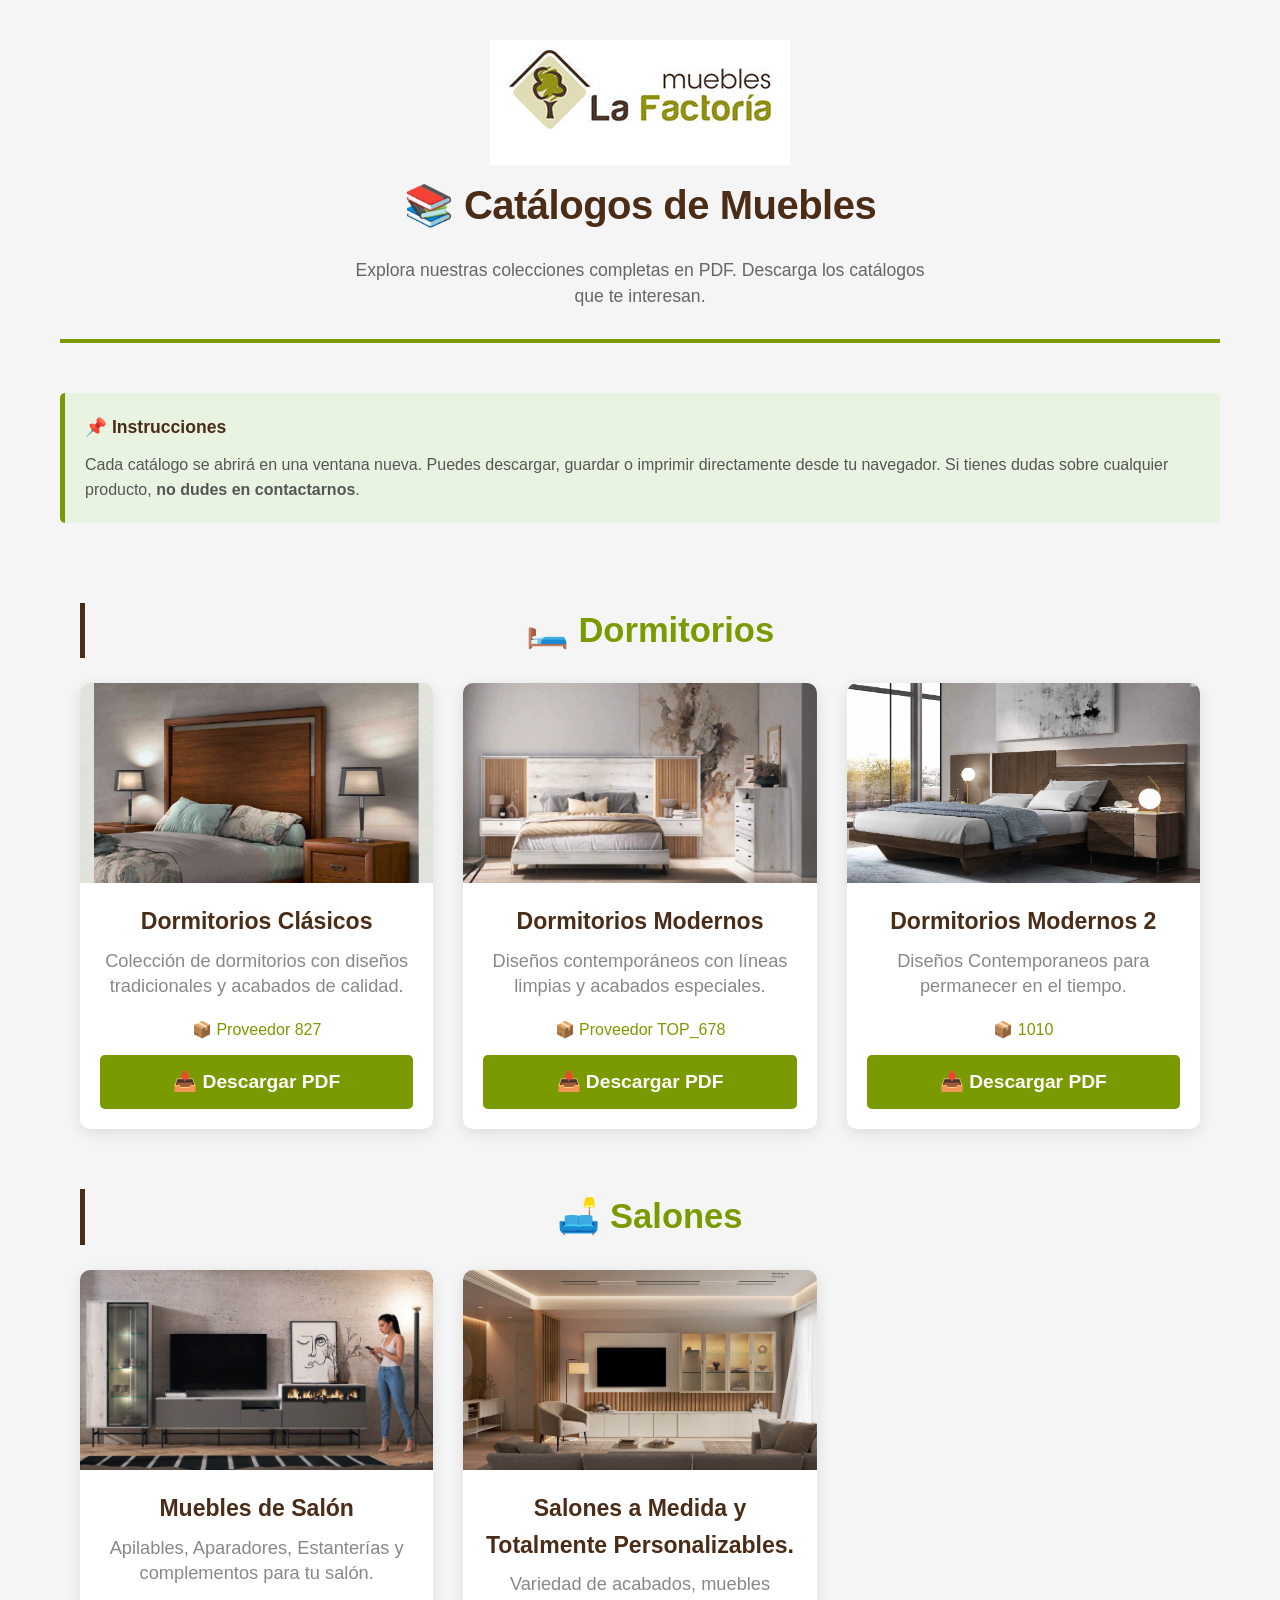
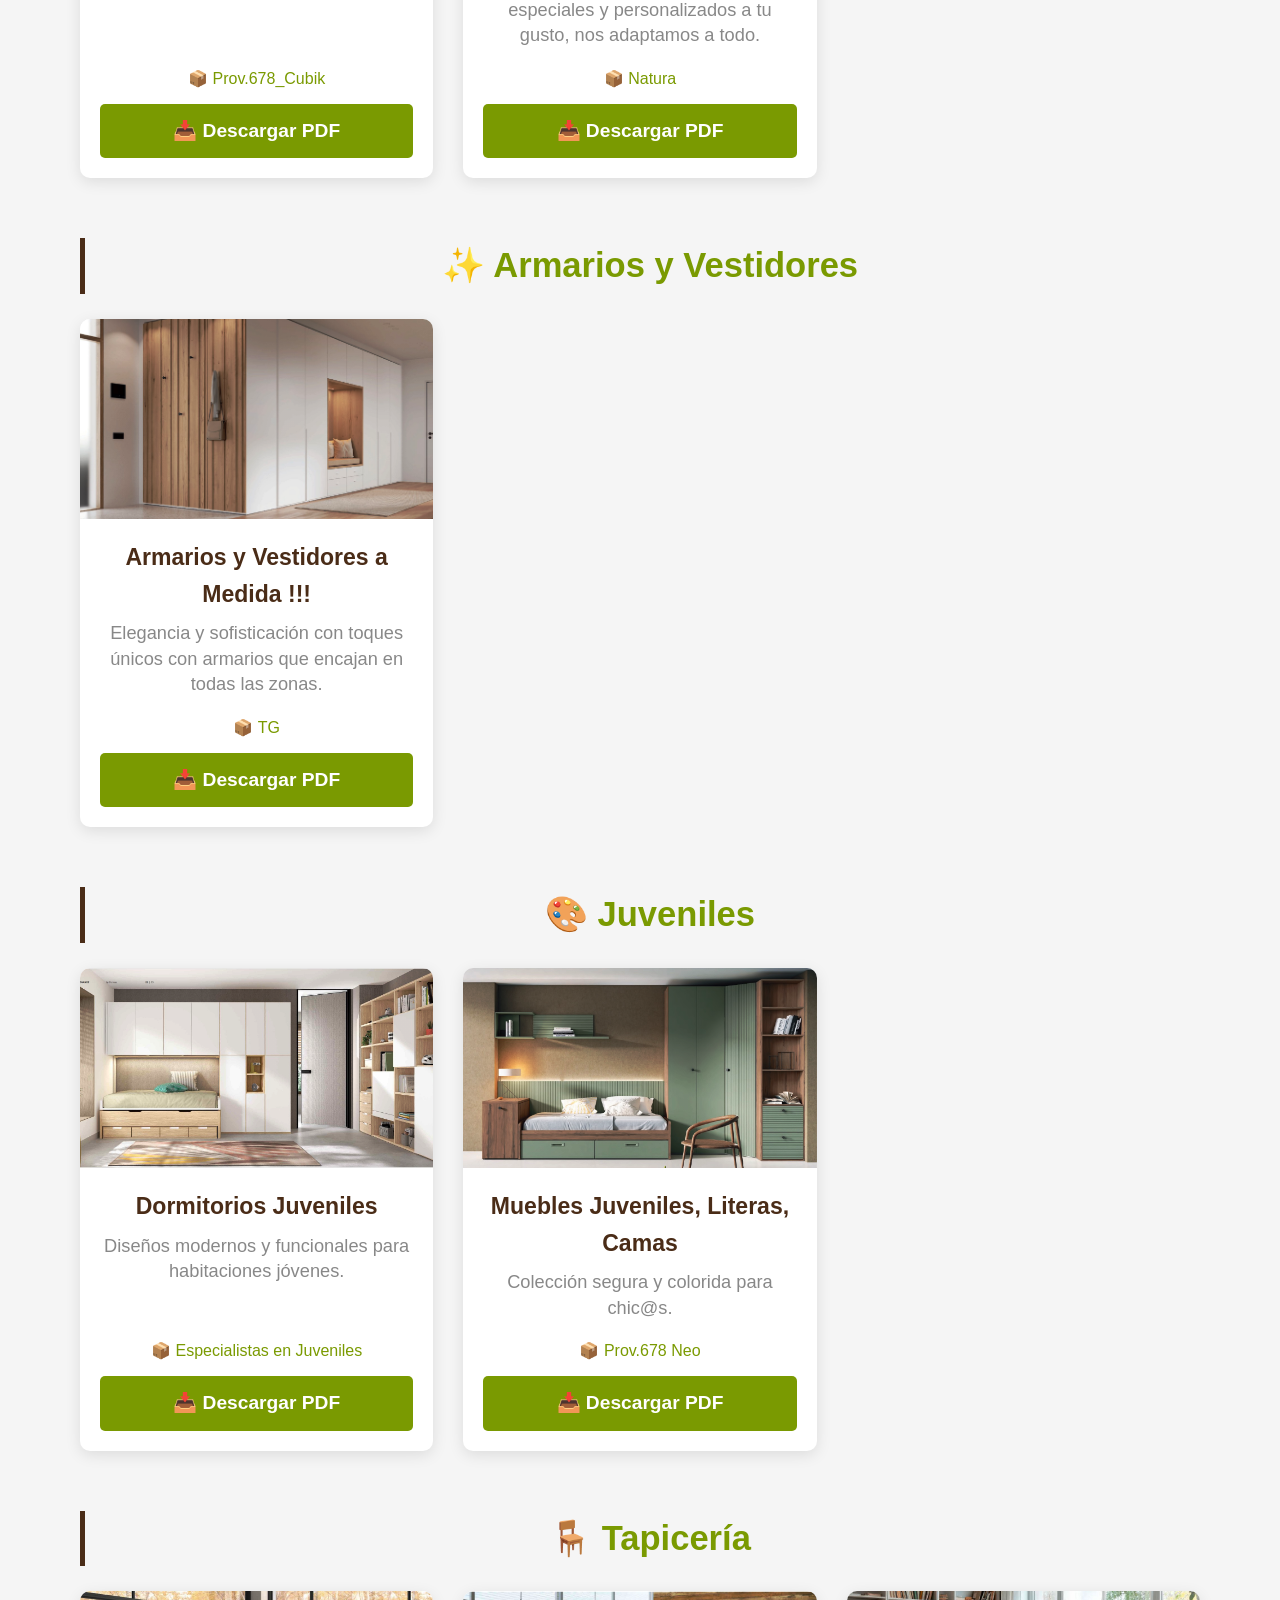
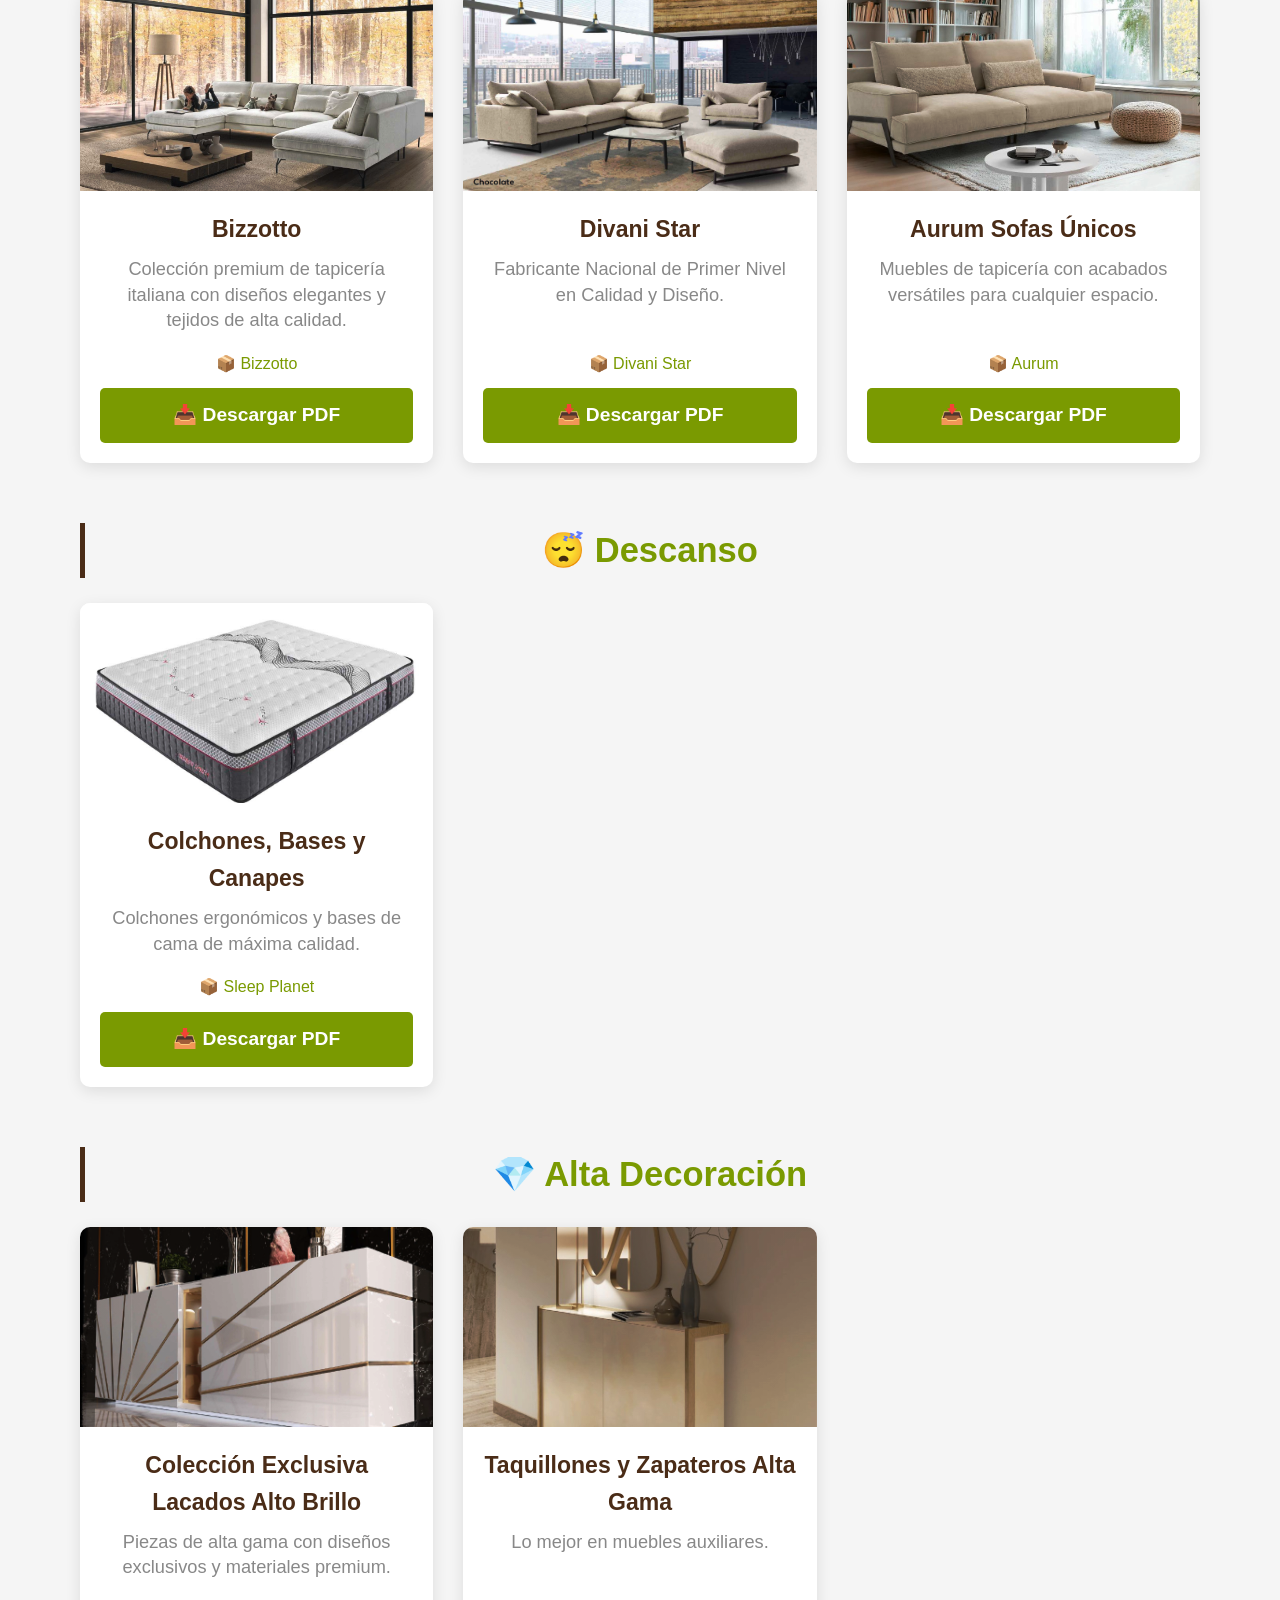
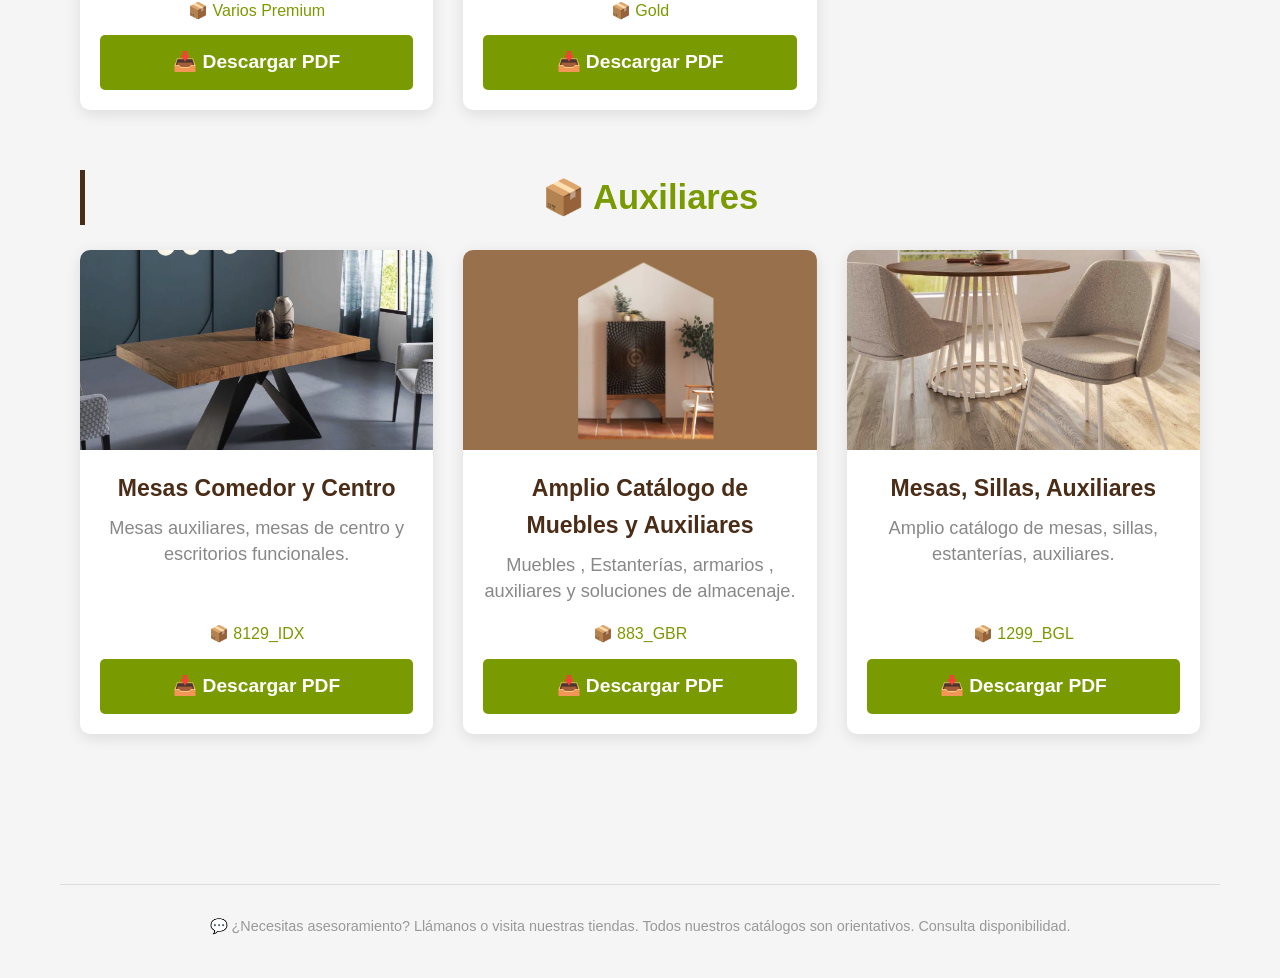
==== commit ea4affef: "Add files via upload" ====
--- a/index.html
+++ b/index.html
@@ -27,7 +27,7 @@
     <div class="container">
         <div class="header">
             <div style="text-align: center; margin-bottom: 20px;">
-                <img src="[data-uri]\n35tKEiAJoYN0BClK7xBpAqIUAQWkSO9dQLqooKBYqCKiCEoH6b13CIH0cnt72invd59L6PhSouLv\n/5ycOWfPltnZ2ZnZ2dl7b2yaptMFPTVIazxIazyo6cGXWgamW6BV0FgDajygxoOaHnypZaDVGaxI\nk1S7axyocaDGgS87ByJnsL7sRNboW0gcqKGpceB/nQM1g/W/PoM1+msc+H+IAzWD9f/QZNeGWuPA\n/zoH/k8YLJ3skCTJu3ORKpVUHzGkLt99CNL3f6vSgvt9ddL34VlQXHvXOPA/x4H/owT/zxusOI6J\noqgKLl2JE5yJimWx0nIR4rKmToYKnS2US6QV5SVR1cDFapc6I+aMlPJilaXV+mpSu2scqHHgS8eB\n/3mDVS6XCYKAMAyJZKxSGSqvymaZrWwdZZulv+iGGUAmjwnzYAOstVSimP7+IlFqwHikeNggQ+2q\ncaDGgS8nB+yXk6xPT1U2m8F5WEkSkwlluAJLGldIowoFGaRQI6zPWpyPNXPePDr7B95F7tpazyPR\nlrCcGEqxkdGS8Xq3Ri1R40CNA18mDkidv0zkfHZaUixuR1eulCkXB2WoinKWLGEmS9I5jb//8QqO\n2P877L7thhy537c5et9d+eHe3+LSn11Ix9xZ1OWzhPLQrJGxUpirJCPHZyej1qLGgRoH/gMc+J83\nWOUowQ99Ak/bPJNg/Bw982dx1WU/Zb/dtuWsEw7m1j/9gZcfv4c3n32AFx65nacf+AdX/epiJm+2\nAb+64CyiwR58cSL0hMv8B7he66LGgRoHPhcHpKafq92XppHvLE2a4vk+fqaejtlvc8mF53PhWafz\nxrTpDCYwbMxoJq2wIostuRStY8aRa2ii0j2b3jlT+e0vf8p3dtqe5x97kFCGr9DX/aUZW42QGgdq\nHPhcHJKafq92XppHvLE2a4vVwDW6IuqoOmZO+cTJx/wJ96/+iV133pHzLvoddz30d6699xdXce4F\nv+GSH1/Mr367jJuuv5LLfnUJEzfbgN998wJ+deFlHHrMKXzv++fz3H+fZtqrL/LPey/g9IMPY/4D\nd/PPp5/k1pf/yG9+/nOuvOJirv3Dr/jjjbdz05/+xK1//CMXnX0K1/32d1z9m8vZbvc9+d0Pfsyu\ne+/Jy089yS1//BN/+sOV/P4Pf+bvjz3MffdcwsMPXc/f/3YzDz7wALfdeSd/ve5KTjz6CPY88CAl\n+2ILNr6SbfMDm0c2wFKZo8eM5+c7f8cbj36OhVcnr0fLaIZsxZzQE6A3A3pN1UPlUvV+F1JSRm1C\ntIRJjgAFdZXKH5HvREhpZD3jy9A2Xvqhkqf9UoEi3VfJ+0WeLqQW2jzuGKiI7xBXLCMGLWe1GOKP\nBrv38QPQY3F4j/5M+a/dq6o7jkx+1zZELknvzlSfSQkEE/cZDQqKQqEYLZ7YJ1bKN6HK+RKqkTSC\nm7LLfLjFiRPPgGqFWJxN20aJjJdCv6X7vqnDtYLvxCXr6J0MjR8sVLl9JL3L+E0rV8vMIhv5yFq\n76p0sJuaZQBQqSc6Tcs/iZkLVRzQwAzB5zI7qwVA8vXs2gsSF7G4jRi8eFfBaMiGVo0X3eeL8c3AwNVjFp\n8BzLMvqeVJvWlhZNqfIvgwrX+J8UlIeL1Fuw0LfFCH8X11EjuNqVDgAF5T9kHRwVRQ4nJDJN8vRRuXb\ndqYuVP/1r+3VaqoI+Pqbw2yQNWTWqcSiY9kF+Dv2s3sJ0o3+Eq0UL8+2PwrKFnM6L+OL1GjJvWb\n9h7mT9WoqFYfL0cVa4f7M4nB51oVHkTLPv8oH8eXqmFGkANLh4HbzEhWaGN3nKkHhfxH3dMmrQal\nHqVqIhHXnqXp/Gf80r8+0RzYfVL0tZqLuoLDvvVLJfHBVYJlJbg6x3PxddDhRJ2xsDQw5FKVOu3g\ntLEL7pYFvJ9IbF51ZPn7d1XBEGZuCEyKYPeWaJNrtM/BhLvj6LRJ4Vw0+2x+rA6vDcfNV7pVDEXb\nTtbY2qBjhNI7Fa2anrqlxvv8g6bOb4FWjFVPOyxKR75EjTqpXuNdAI+JIv0IHxwV5U9L6bZpMuUy\nd3L7y9Lm4fF2SaJVuMc1gfA1VmgmvYrP6FBwGr0pKfqmf6zx6CvNvhJUvU2T6A9b9m3HbFqCbJSe\nqh3CcqQqCG0EKsb3P4nLvC6eZ7V7pnGnDZ+dK1jdNgrEBZzlpuDdLQVCYBJNxQYp+bVDlQ9YZHBQCq\neHkCswmJfJcKWDEqTEI06yzEkpRU+wMqCb2Xq3CL4fEAVqNDWNFnXdJCxW/sqxSZsBDJZZ1F3h3+\nPfNsWI3IxYxJJN+W9hWJx7xWcfQDCm7YhE6RvLJH+OEBT7m0xOHKXuLJjLWLhyF+Vxj2gqkdMlH\nZxkWfZf7mrcVMO+3X9xbYvjzTwsCHvJIBmGEe+K2r/yvYv4qpeLMHVCJQ0OT7j0jVnzCPLOmmBvp\ntGmCcD6RQWK8jmLGjUWyE8RW8JyiCKdlGm6eShKZfqVBh1AqE9VKMzI6OxQgaC2v5uEi3p8vKz5+\nx/2HOjQKvCcpPlj3+1Qdcgvp5BrN6kL2u0/1+Qi/4bU1WaZngEaQDKkFAXjMBvQqEL0RA4e9hNbE/S\no0dDLvL6u8Fw9S3aeVqsKIJF3m2tqBV0pRXb1bUL9eCnGdGEzQzG+B9gNlMXayhAzqJ4O7qfVRNW6l\nJy0YfBk3KIXfZqc7SZ5b7FhBbQJqw2bCWMkNvCKFMgBf6rK0RjyKiMVNUUhgfyR+cFY8mFLF3L/nf5C\nkDQO0a5I3cPv/EbC6xyNKrEZ1g4i2yDYu+lhqCRvJhm4L5cngvQj3l7xSVU2P3MnLyh7wm0HpfEf\nXJb1rPSLRp9qhRpF5lxNbWZWXVOk1jP6PGFXh/vVOxh8Gu3HM7uy6FjDVvPVvVF3cMtCp9+xB9A\nEYrxfGa+u1UqF1bSs3q+oPm9QzODqHsJ3YGD7MpqWX4H0K/4VLqS+kQKHXgLMvX+ljXjqc3+a9b\nfcqLXQvykHhzB2jBKhXdXfCyIQDMvdI/1W6A3QvX7Y3VBLqZ+v5i6y8J2Lfr9s9n6MfWz7bCkzh3\nqZTAhCeXGx8Np1rVVZhJGHLT8X9zZIqh7VCNKL8NHoJJGDjAe8A5zyKDX8GlGF2Ct8fP6j3W9Ynpv5\nvJ+Xb9eMj7o2k+fIBhvr7vZeEpqxVvEVHEhFwmSenPPpGdhjxz/DvxI6s73hYOQ7Gp/VnLDTKPmg\njvT3CltqbJJsplsOEZ3mKPg6yh3qzZKH60W6xVfFo8Hgq7uHiVkJc+hh2c4O8v2rNYPtWNjDCpzYe\n7s3Y8nNvPEU3L/gqD1P59wqqKiH1gRBLOr+DmHvPOL7nFqy+0dPEX9l7n+tKCiMfmOOgbS9Tc8h9\naYUzNCMNV5XHf8X2t0VBHa5l+V4VjC1NYiIKk9RP/gPbJ/YLBvn2qSh82qG7Jq7mqGSHFqZZHl1i\nGz0EvVVgIq3rlBzCg0QjLDj6N0cVnmIUPPVQDKxeC1f/rwjr1nFQcwbvgcyy+o0DVzH6eHHN9s5L\nUkLPCa4TkdqjNJ0T0Jz7XKp4dJr8t3LL8i8hcIFpP9Pv8RMvw6f2jQqVhbfMGBXdLpkJwPPkr93\nhquhTZnKh6bDj1JR7m0PmAEjfBZ2PNMqVZ7qd9pGwNl3rLEjL9z2Bz6dX6Rz0Bfvg3eXqIdmZHv\nU5v+xkFHCmDK4hLeJL2E3Ii/7Oq8OU5xySbN1X4C/Hkw7n9g3K1GtOAJ2/jv8XBk0Ky5DwXPfpD/\njb0J3g8/GvgfKT5/SxbNcw8e2b6Nx/XkJGXLjRxWM8k2Bwj0GiYDw5XCFKEZGSEqMZ7jEJ9F9gkv\nJxO2d2GnT9E2P3gvLUSRgXKqrLCJv7TEJbJhYKnBLw/3VzO5V+d+mBNW+A3TGfYGePWTjrUMfPcZ\nYr8Q4F7fJpkDnr5yQhOmZT6xKIUl8pJTv9JDGH+fNLx6LYLS9m6N2iOW9T4TxX+q8E7xXNxDMVG\nP0O8YxEmYaB2u7R5T8XZP7kBUxS2u8iWLHtR9R7s3gQwU+C4D+D+QYQN1VBPtv/k+yYyXD0kkH+m\npQKOF6A2u+SJHtxX0uM7QoZJWN7RiHRb/R4CxTnPM78I3zQzuNWqLgrvvvV9fGlpS4q+6BFLhz7U\njczW0sEHYSjbvlZKy3hhvD2L/qVXdA8D8RqyKbXKGjjLuR/8GqBXfArQXdN2IrSEGWOGn2zdzWl\neS0XPnzfQMoMVRmqCCHHNJLLfR1N9t1MuYplbOXPa4kHFZ5nJ4OiGzP3JZiMjLOZGpCxW1VqbpUN\nBwMDSj7k5bO1OWZCp7Rz3PaHBxHXn1OTp+xBfHqS0P7tZ6rjdx4GflKlmJqRvnKL4J4rXqpQhUVx\na/FQvGcKVh2kRCPLxODVTxLxdP+M3AYlIGfcnvhKVy7j/4DkCJnG6Pqvd2Bqxr+n9JoHYdJQ5J5qe0\np5yCvTu+RCwH3+VRnP8IyH7IpQvI0oNNvs1tJbG80oFhI8Bz+hDr/r/9K1hzHYWPrIaHZcXj8kH+9/Q\nPr1HkKQGXy5G8VbXBzJvkSVzFBJaJTm0xhGfcXLFfGfwxHnAJ4z7qGY4H8KqnQqwfn4lB7T/t1B/c\np3LHgSjDFnOlXnWGtVvKtsCqGJZNVVD6TP6TpQzqPJPqrF1fOK2BjhQEzQLFGb+Fcc7fVB2Z2+3Rvz\nMH+iKvstWxXWDr0TqoV32jLvNPhGqR4aKfH48xp/FMNcvD9VPmV4SLfJWklZhRlT5P7cxqJDOxBCwm\nvM2PKGqr0d2LKiNFAqLrYWt1Q0VdQpL8rqZxqBCQzHgwJ4GkTBkWL/t5FYEDy8JXqW45LAoOkHVp+b\n7K7zYQ0eJUKVYWW6xb7LgxiXqY6PuI0FKpYPMj/3mVy+8OelYTvQpKCKqzEp+1Mof1jbf/iC9rXGd3\nw3K5dZ9VVk7Tz5zIvzjDTJVMHZXVnuNtWCdlS47O0Ub7M3zTTWDZvZmqTKDR2VFMt0JVXY7P7BDr5\nU4VpF8Qnw3jqCRBY8gvjf6OkDnIpWl9RahVHqg/o/A5fKJZfVZv5PhhiLbY/7IXh7UmCCwLp7N8\nXMT3l8iHSv/iggJwpzAw0TLN0TbFHdD8WbCGPFXNfX3FfVZS+wd2f1HEW+dCG5/GQVMJ8Ew2NbDw\nswV30eeUC9aA7gxpqnnJHPE3OHGWBGV/EZY8PB4hPYcfR38j6fVSxRhjvjvBGMUxlPVvV91d8HM/4\nBJG2MHEV3LxT/T8f8X5OvT5nhmvN30zCdczH5Nm0fN+t0hDdJdEJZFz+jFKrdY+Qw1iHoVkDNsf0I5\nfIvUX8i0hP5V0dxZrN/T3j8F7v4L2Kz7wFPGz3l3qsLGgvCEZs8xJVvJyuKBXhq/FfBQfY7MHWvCZ3\ns6f2hBvMzZHSS3hq/0PJf0Q6p7y1LGRYqKLlyqBGmq8RK2PkCMxWWTz4Ej3H39+pxDMxpBDwJQPO2+\nVVIxc5s+qX10dajl9P2qJZbM65y6zQrMn3PU7aZUFPLIxNLr9Y1VKtIpkiDpjFGzMrQzB5xvQtGp2k\nsQmHdDkh/xr4LCNyXzCMVSpU8GKvjLkF+BdKB0FLVK2VDyV79bnJ23s0rRPvZl7D4jfVsq3PEz1Q\npjS4U2xwqhC8UtBLHJTJxzCJNWVu6VVqO4nUnW8kDV6R+Sc/LX9Fb8hs5UfwW/EIWzl1MeYHE6aD\n7qmImMVJGLZdTDsJTh+qU71TYpJGKCvYHlYGFO8b4dLNnPJNwmUfbKhPVa+HrHDXUH3N8T5RzCF\nNr+MpxXnLgvCh6bB0zFwhGqMEGdwvqLFEjR2+T5zVOy3JLaK/cKmFx/yYo0gGCZxQXJYUcvlmM4T\nrh+1yEVrXrp0mQb6kFd7nxmgLTXUvNHvZqltPf6R/T6Yksh5dIc6uNZKhiIfq6MrN0Eeu7bxL3u\nEXxnxz7vDmEk5PGu/fmjnkLGEZUDjvnBVCYwRKvgPpAzGjSPqFV0R4Sp/RdJlw4bvIXhj8jH9pj9\nh8mxRJ+c1/gfk4pZa7PkWj3YJ7WMVkrNR0YvWwJKWYM/VmQZNGNvIqzEO2w7LIh0+PuDuqOPljpUYn\nhV3pGLXdlGH/Pg4kCwIzBEhFgj7EZzP7pRLNHZQjbaMCKgfJjZJPuC5cpZg2X6Ypvs3X3xcnHmR\nPpFR8o1k8n8dGBzJNNhPUhkMeGXv5VcHJe6VsVqc0PdNVTj5qm4+Lnp5EvXZNfPCVh15lK7m6dLcA\nzMPh9N15r2T8LiKoEXVqJUa0nZ1EgzL6MYvhwUAzOJb7LS6Dq9v2l9PgRPCVR06XNrknRLZjqzl\n3/+LvLVdLxP4H3w3ZddmY6spW8gLPMiZ1OLpLKnq1LSyTX3RTND7wRLn3CpjfnYK3GYKkbVxPaVe\nzQkuVWjxCxMGJM8CWRxCqhOTPR9xJhZ5Sd9sXvIrMvhRb6zcAV6+qjbgf1Q7fvCvTmMmN9DEJ+8T\ng9dP0hWFKhB+YnNNT2+vVOYUc5aYhFM6PkGUavJhVKMVvfp8nEyVxX9Jy8zx/aSvBKNXZ/gDx9LI\nsq+MQ2RyqSCqN8Sk5o5L1iK0dAhNGBBQXlzXYHyNVlJBZ9fzU30FjGr1MlYSJNXMBqLR6rLNQ4c\nEZvKRKlTjyQ8dLQXGRKbvCFvGzLPYZ4HwCGfEqQKgLVKkJiXZHfL3xtF8xYuCp6V7qh8fSMJaOQz\nQ1MmG9MxCJnmFvbN2OHJJyFMTMYCXJqMXgcZTx5pX7YvH8Ff1vLq3VEEcmLvpDNv7bVb0P8E3ib\nvT4YhN0JdeFhM4MpF7c/qY7T10xmWddJT/vb6rPKlQe0KpRWvh8mZnFpHZZoKXLH0wPhDxvFN+Ts\nxLLVLMLa7dVb3LbUFUjGn/R3tSIz+qS0dPfm6b5NB7bnxZBPlHnbcfYxFhRF4hK5MRb9jvS+k5B7\nYmxNKXxSANKqxLgMcsO6LxvCfKLl6EkkfgY1T8D4VDnO9g3PeIHcmfKp0pnHLmFf8S7vLwvqvhKy\nwJLKNbL6pDxCOZZuFt9chX8ajNIXVSKGVvmrXBqrRD0oJ/0PQZXUP+Fk5gGt+T5VvIf4N9d7vc3iN4\nZI7VosCqbQCX+3Q0NVv7fwAw+nkrDH1EwAf3WNVX8apqWWxbqxT91Bh9vxWGPKNeFtbS7EWUsgC8\nu7vMNPYBH8zDDCLdKnwMPXDYKHqK0P/H4VDFJHa+DH1zyiNzYHf3oCzfcaWnnCl9SLXfBL5mKYqx\nZvKXNQRx9VCJNLTqDnV8xSJq8RP/4K+nI8bL1LAWwuC2sDfZs8Kn1tFBU9cNfNKrvJrTdWqlPIFGn\nJPdChq5fzv9R95CMSM7m/FZTkMzKNKIeLJjqNK+L0oP+uHhL6MHYhOyJfV6qhswSxwSPBgS1Tqcb\nbQw0m6aWEp4hy2/TtQHvQu0pKRd3VXO5oCJ2OyNVpC6qsHvUfz1+wHNGkFhh8BZuqTi4AAAAAASU\nVORK5CYII=" alt="Muebles La Factoría" style="max-width: 280px; height: auto; margin-bottom: 15px;">
+                <img src="images/logo-factoria.png">
                 <h1 style="margin-top: 0;">📚 Catálogos de Muebles</h1>
             </div>
             <p>Explora nuestras colecciones completas en PDF. Descarga los catálogos que te interesan.</p>
